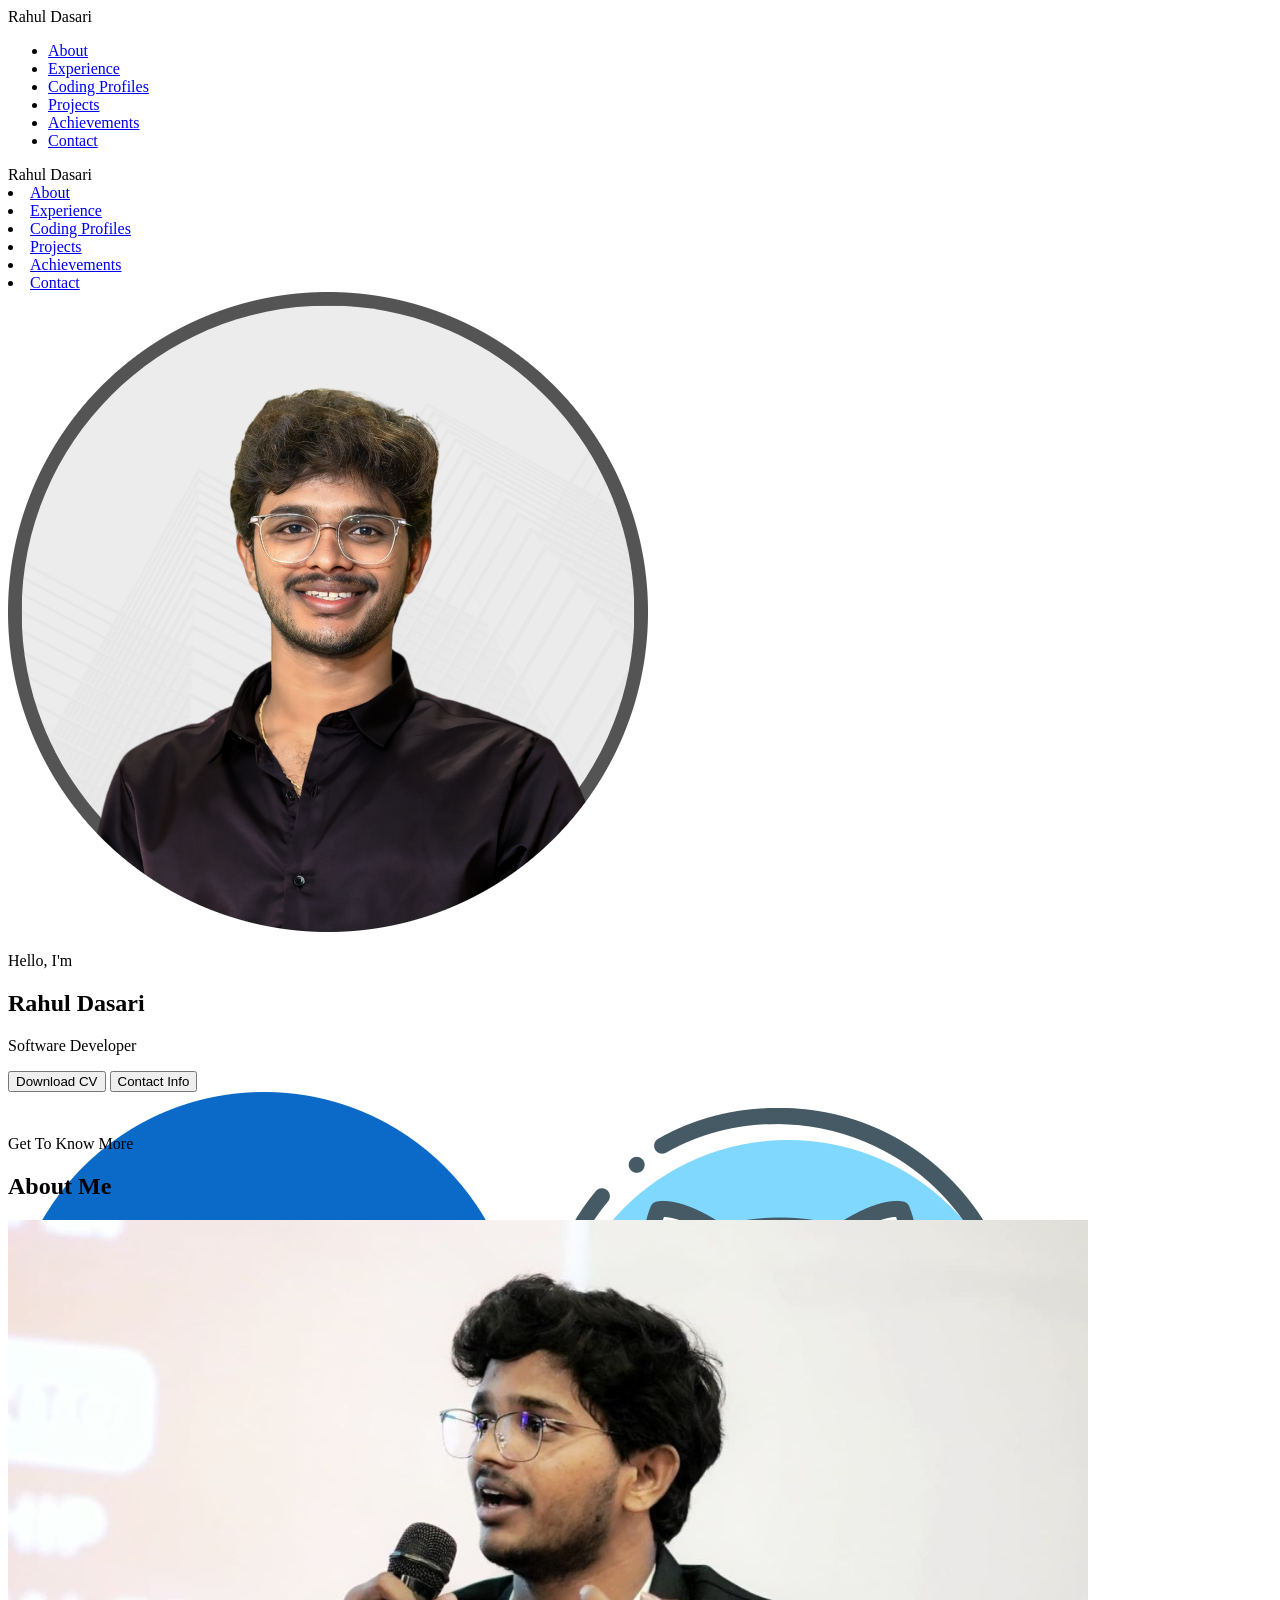
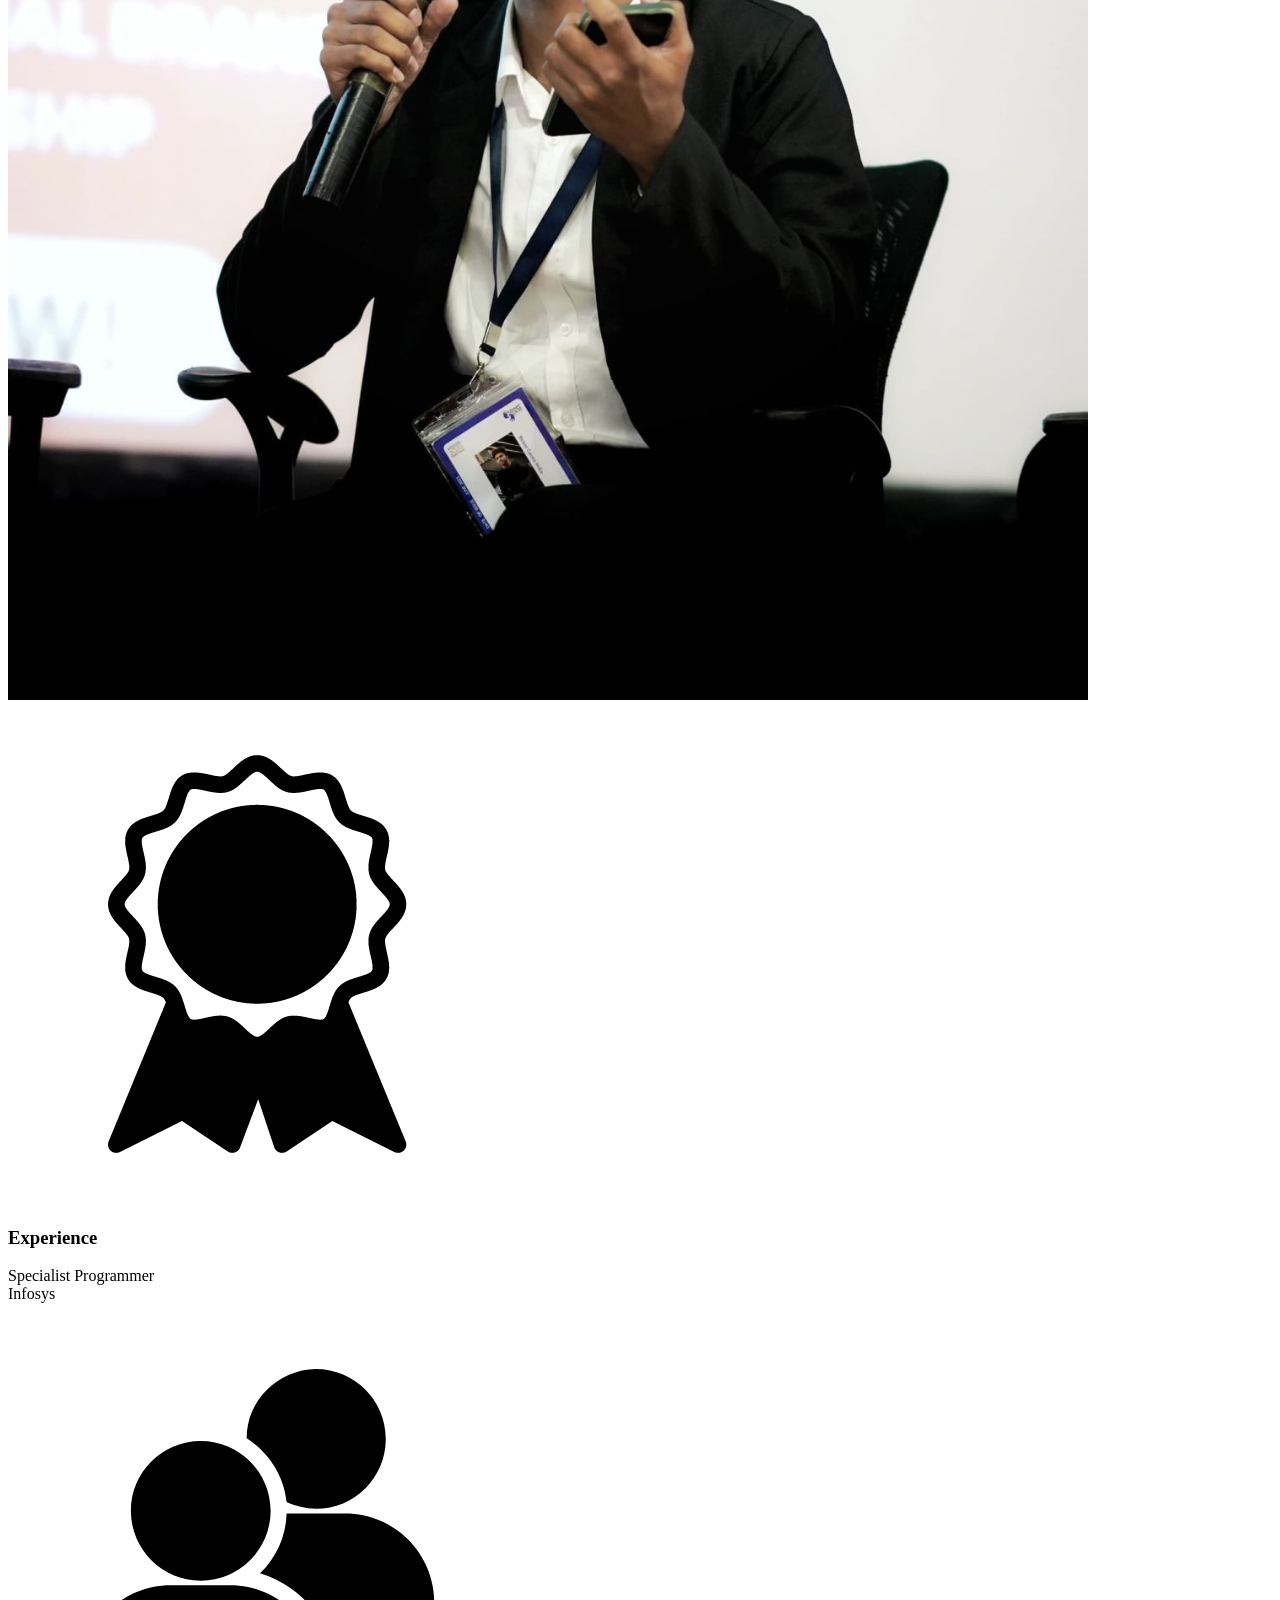
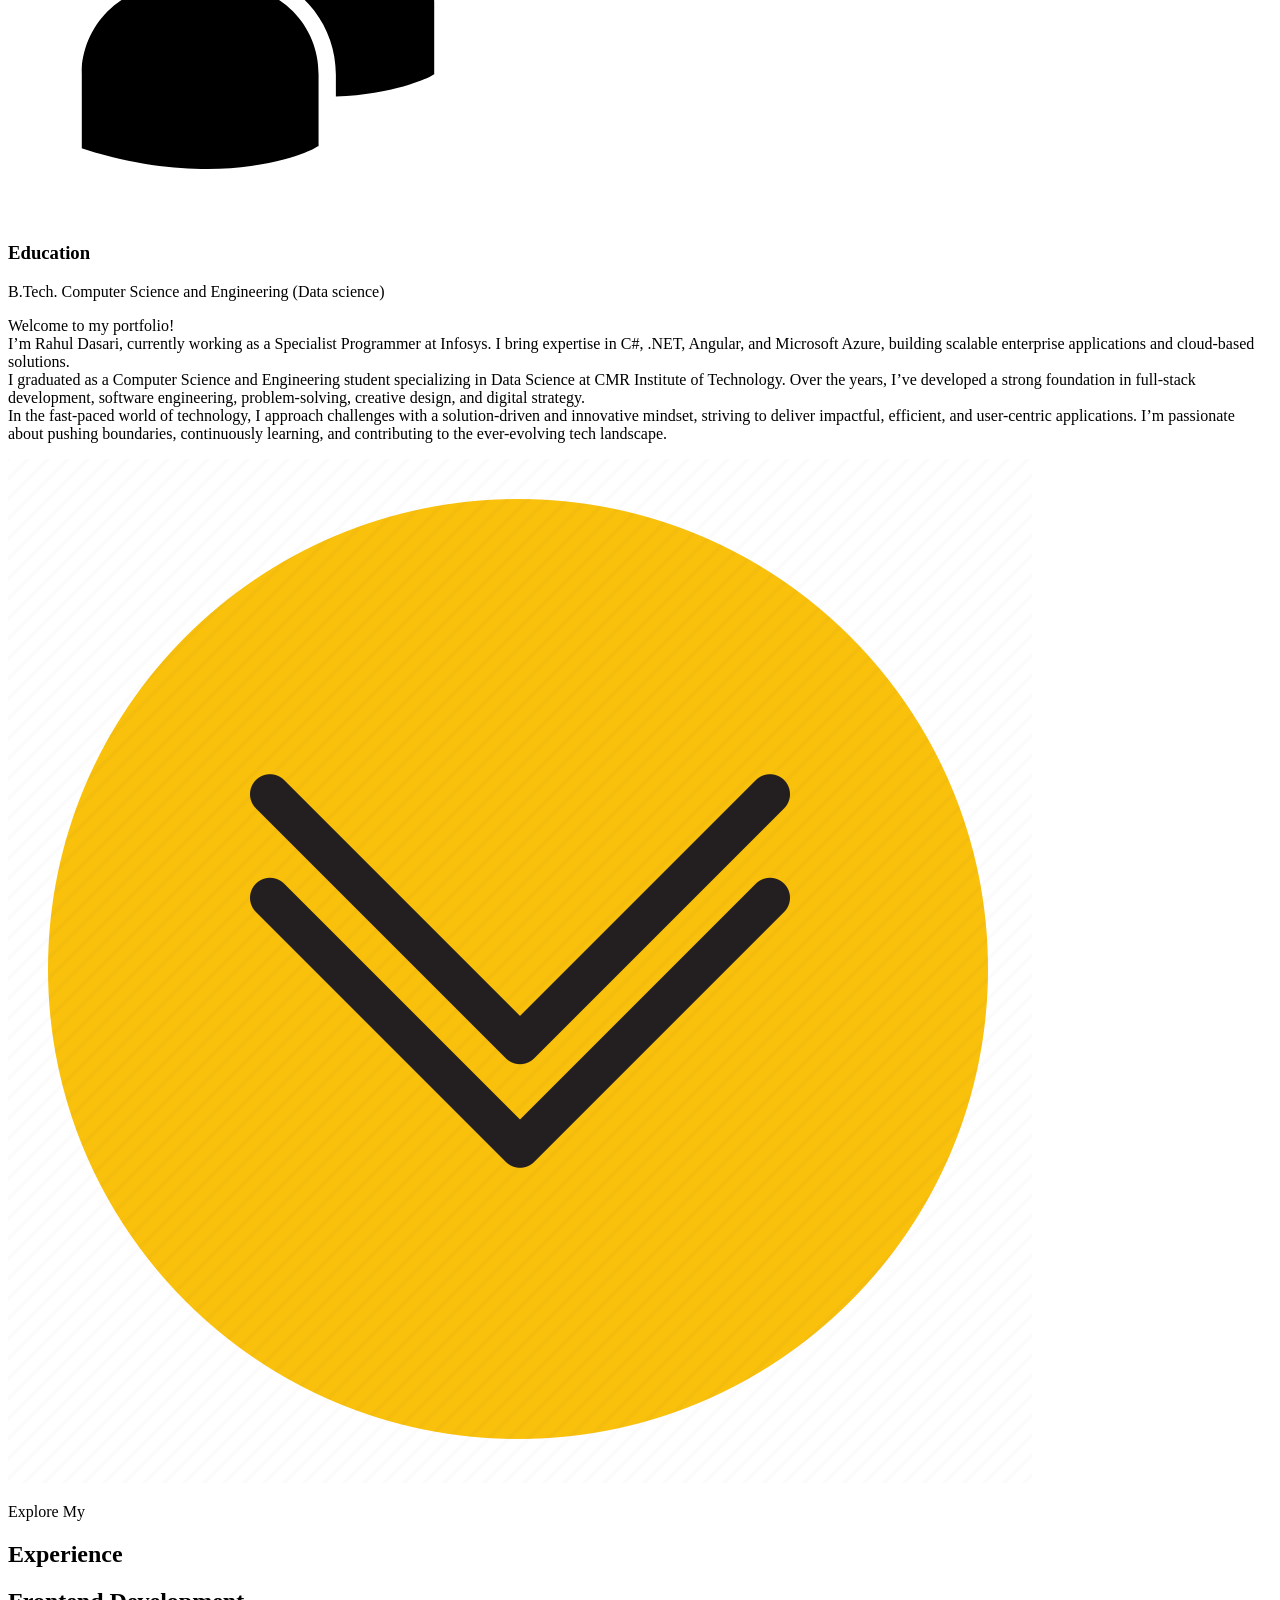
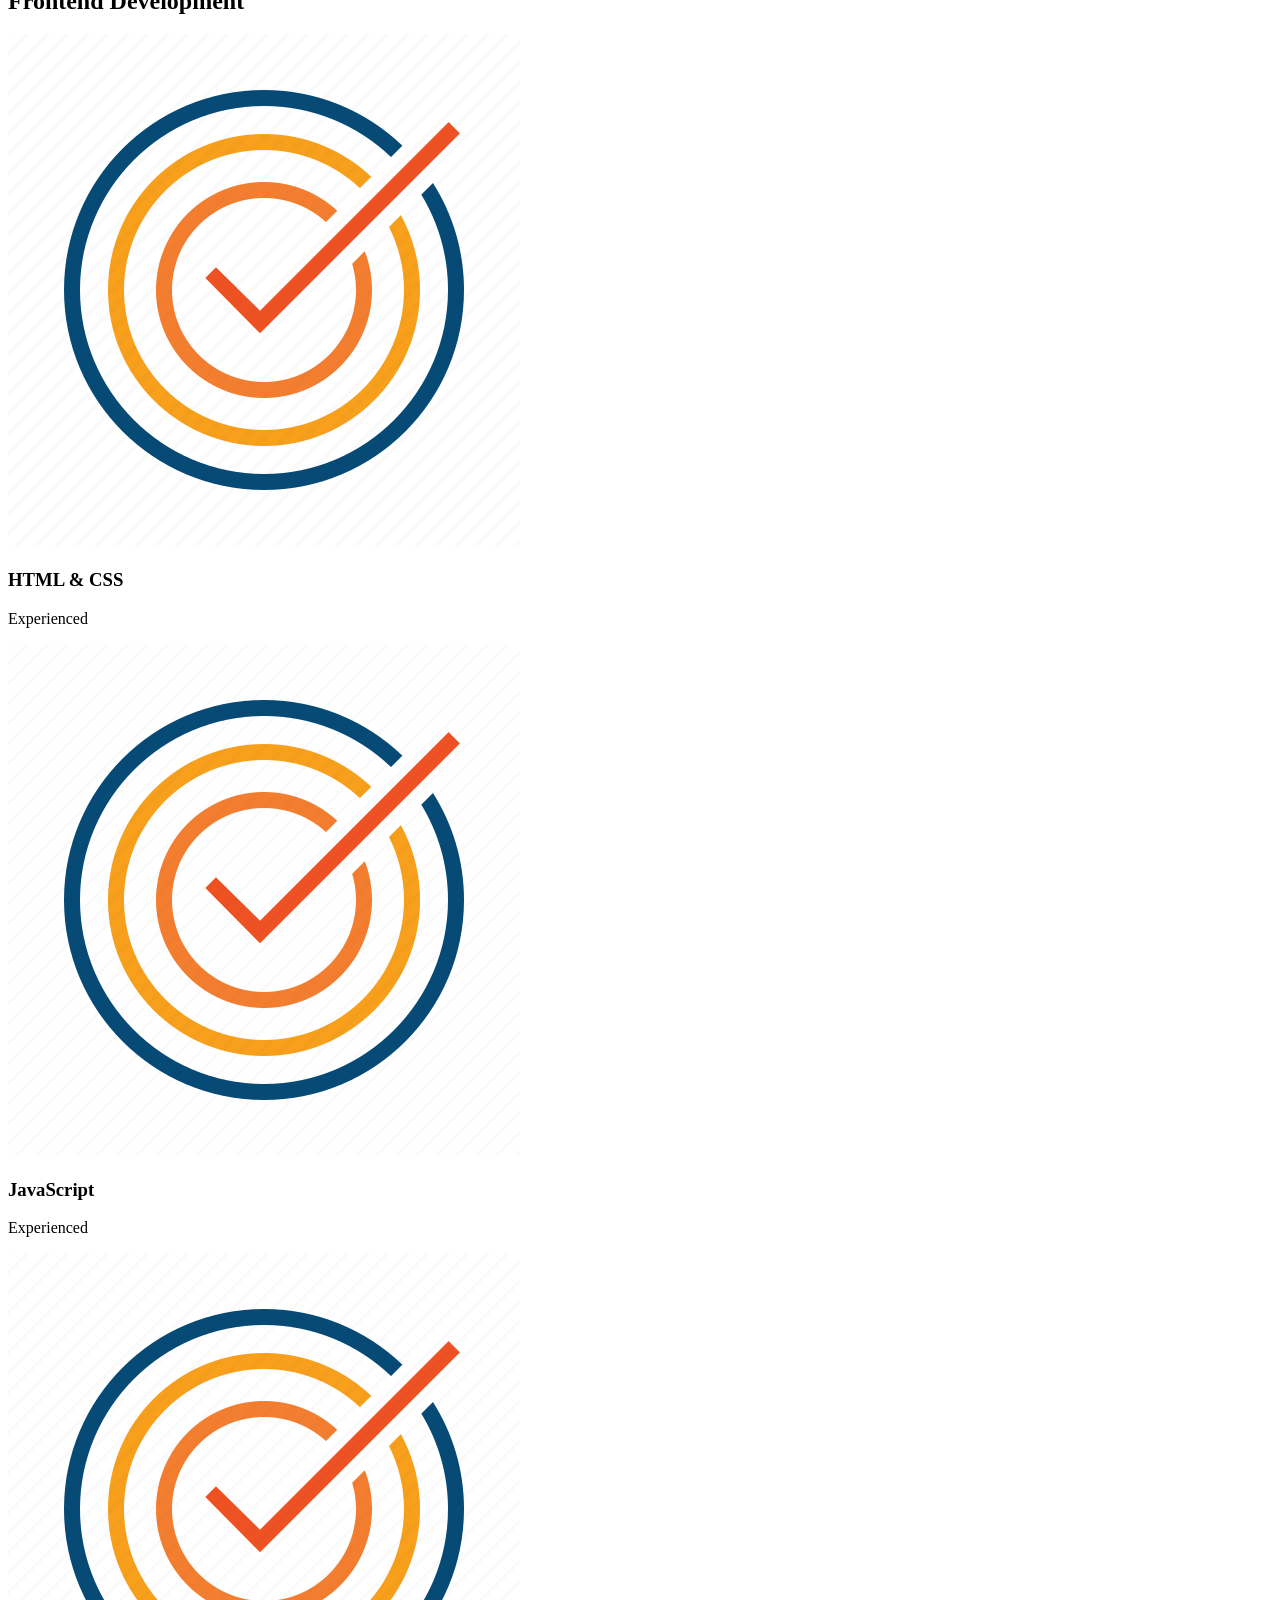
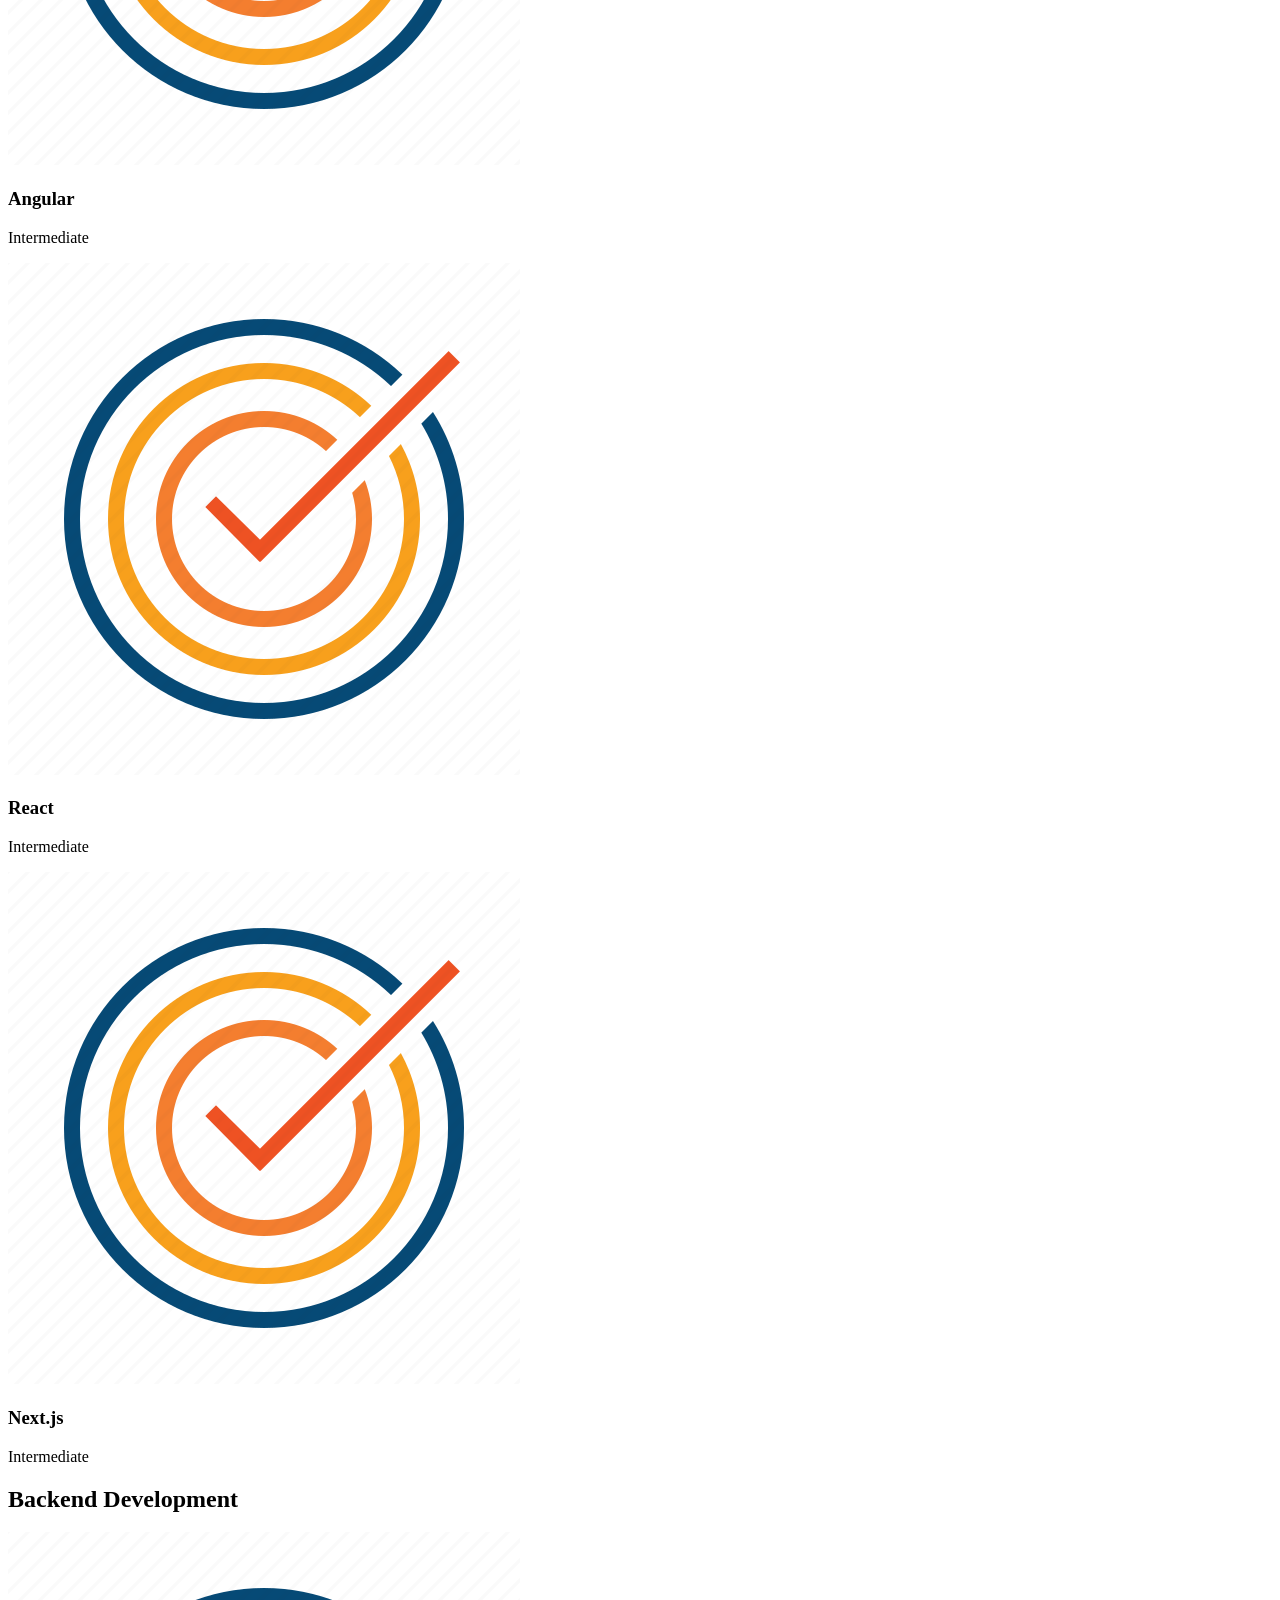
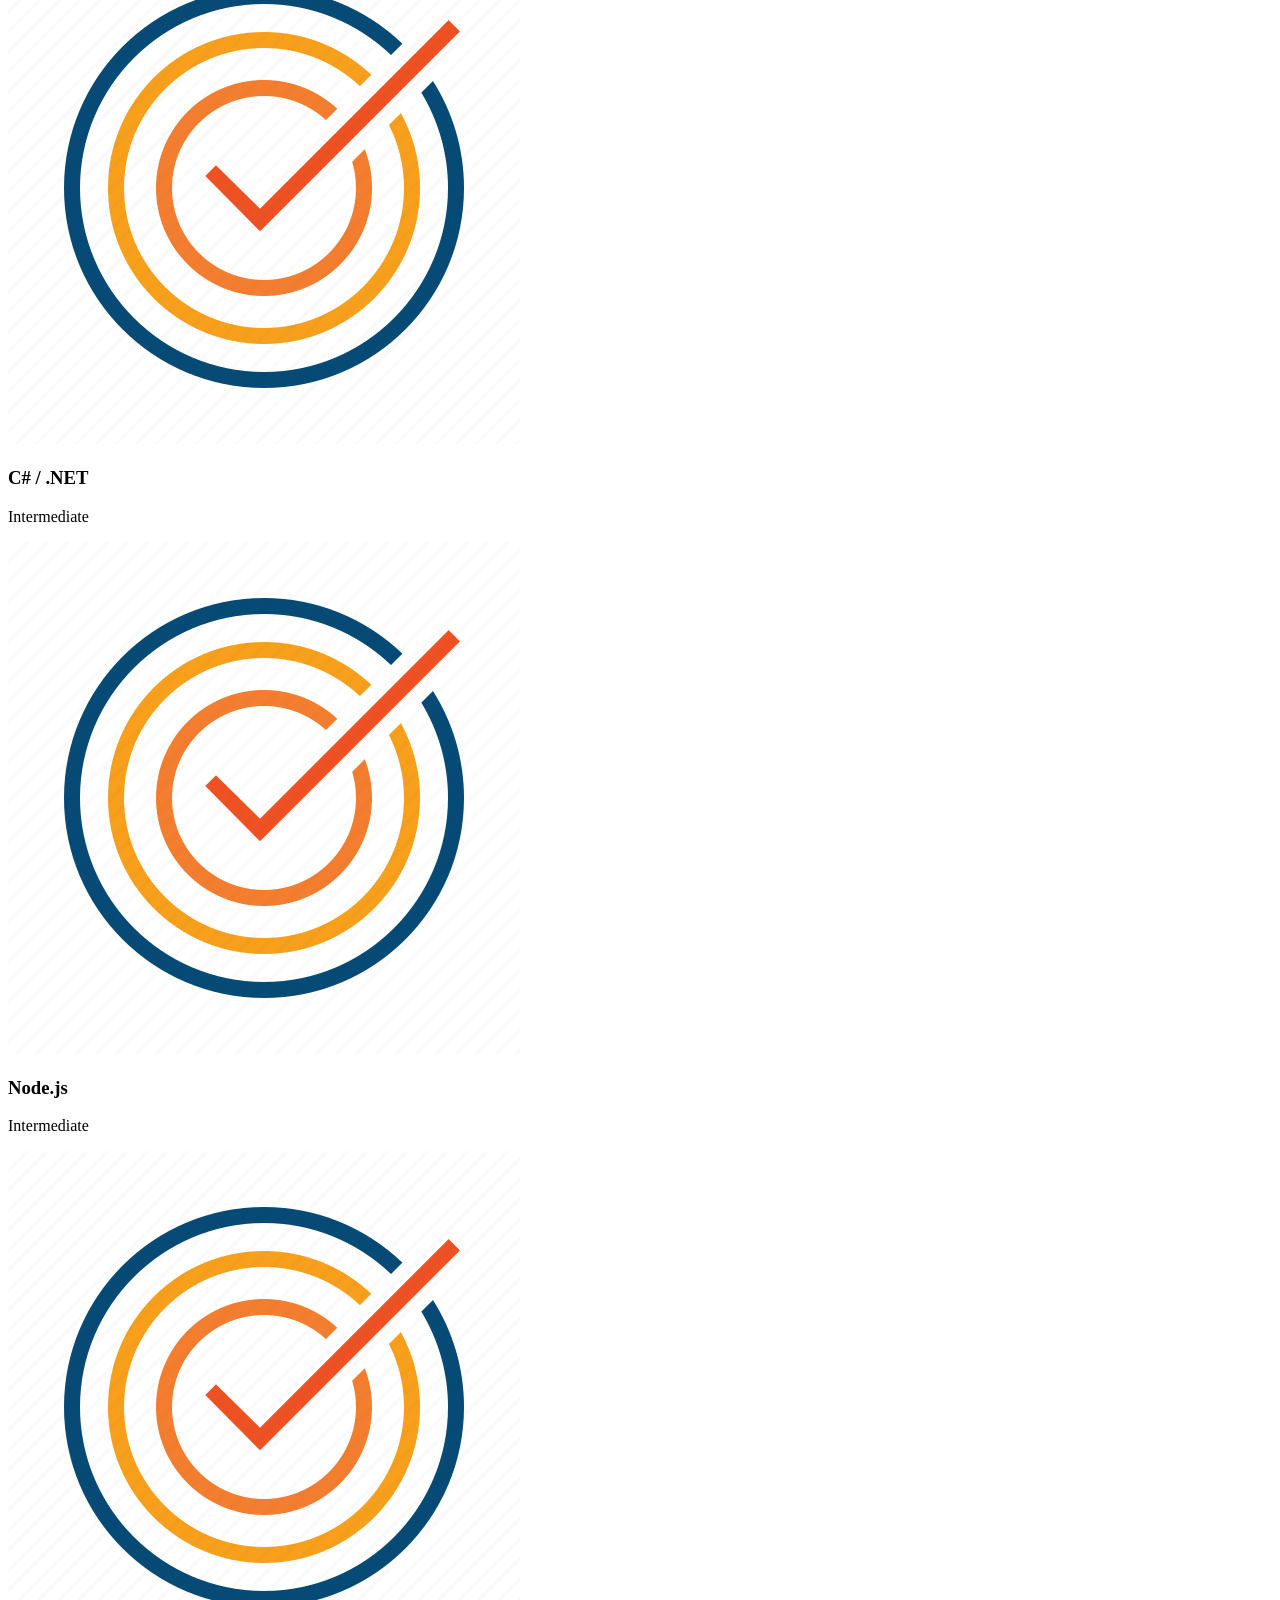
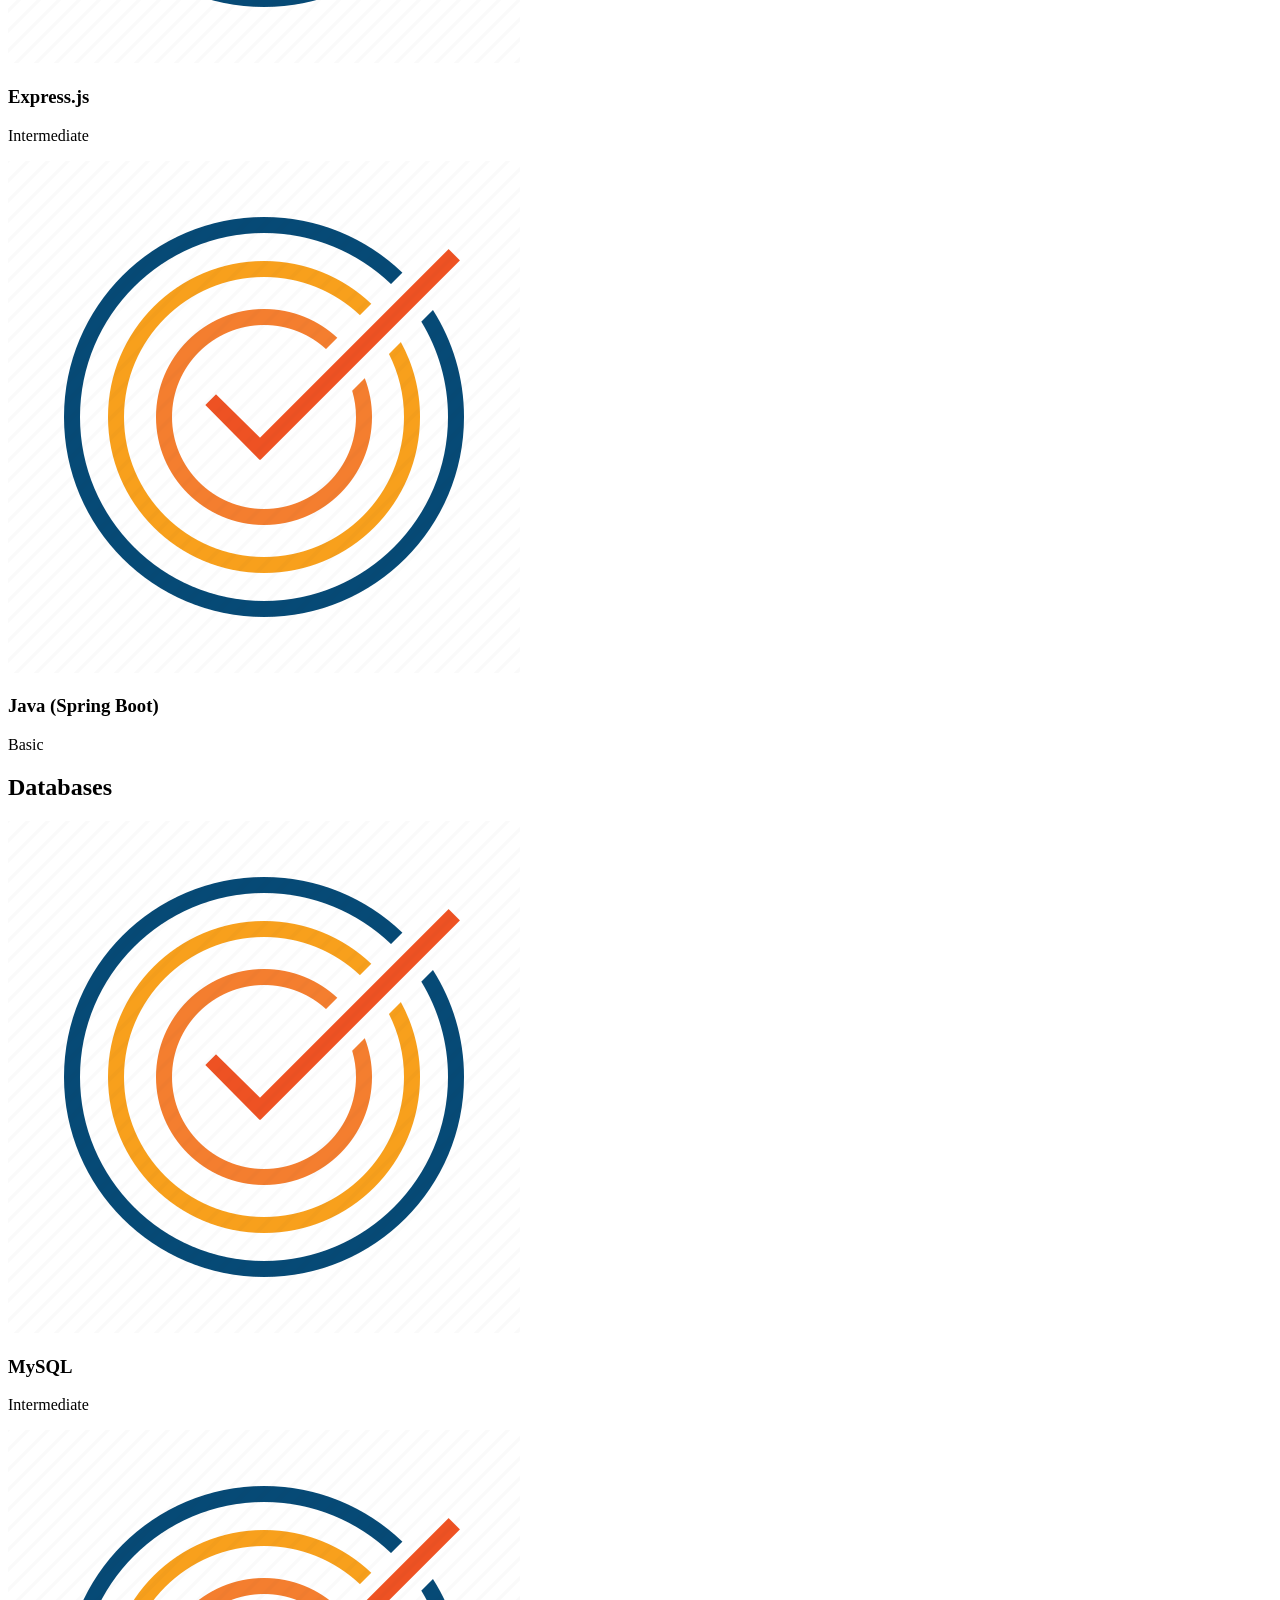
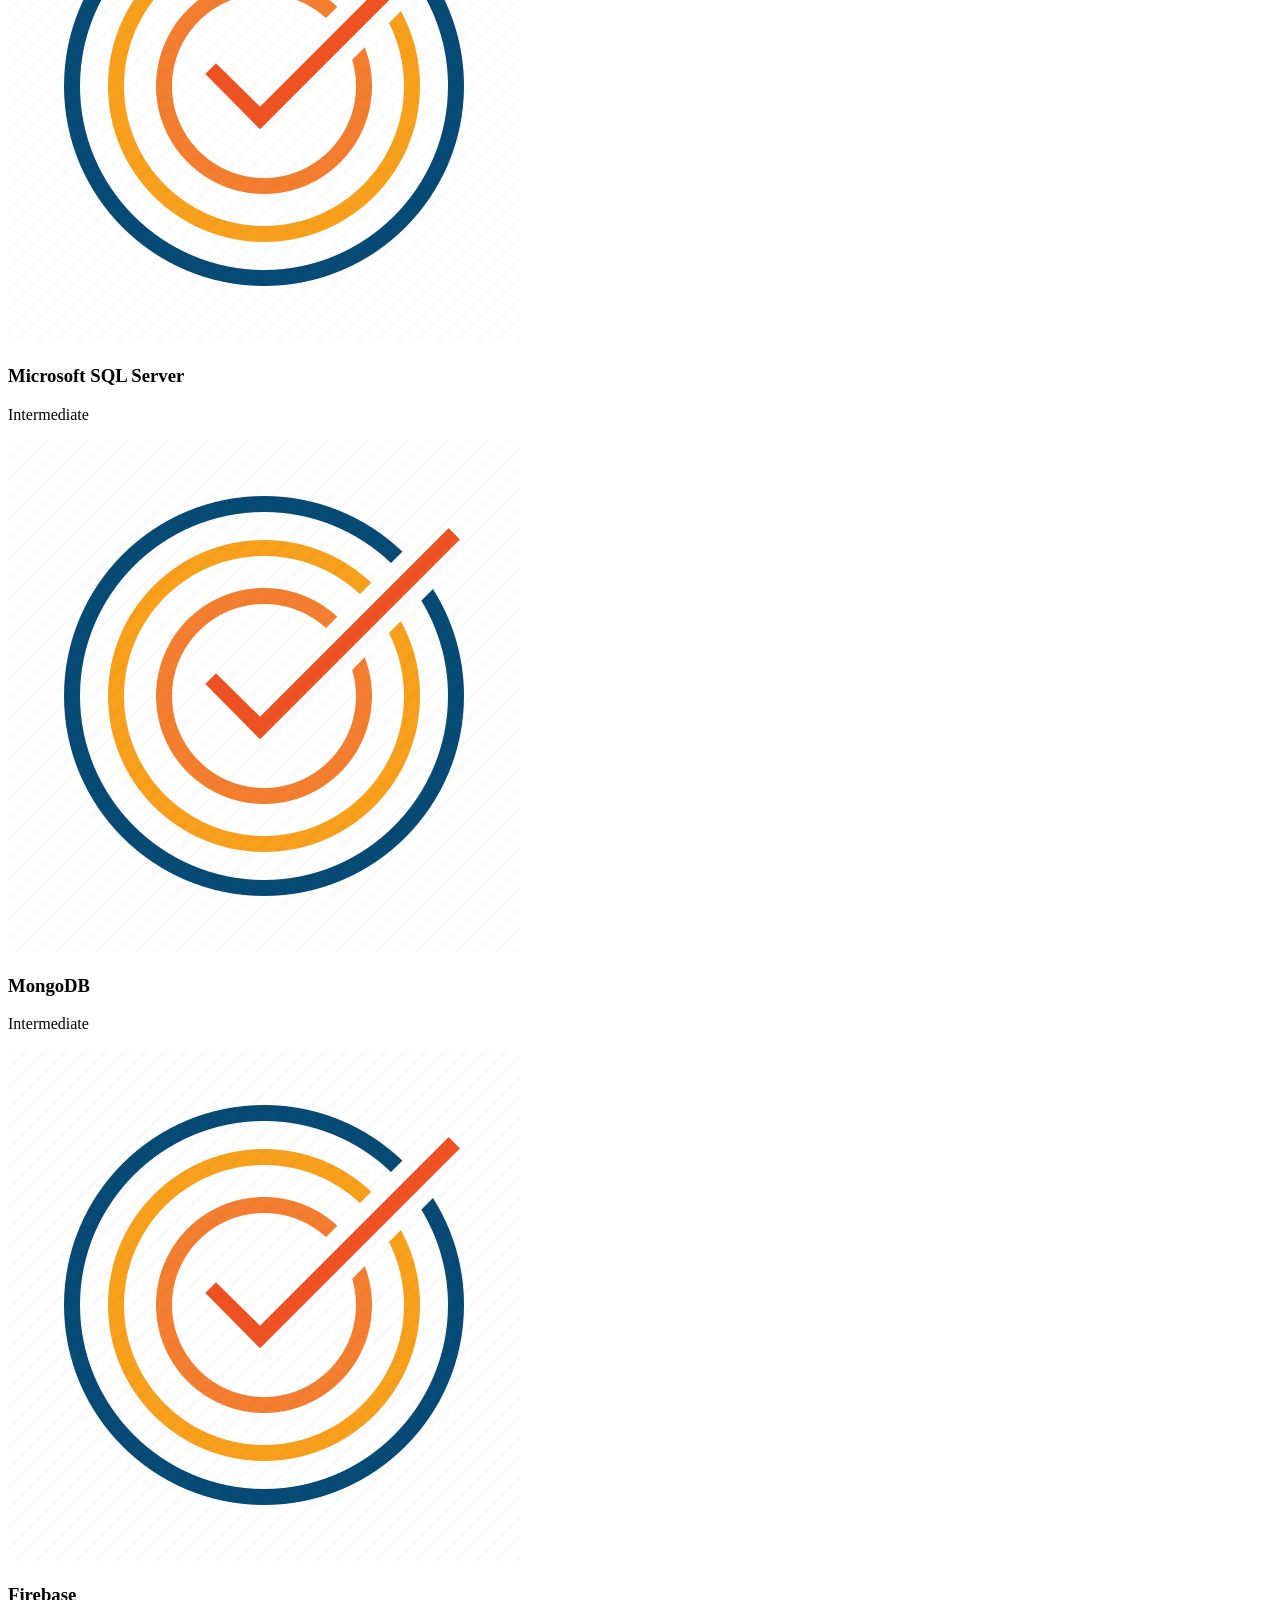
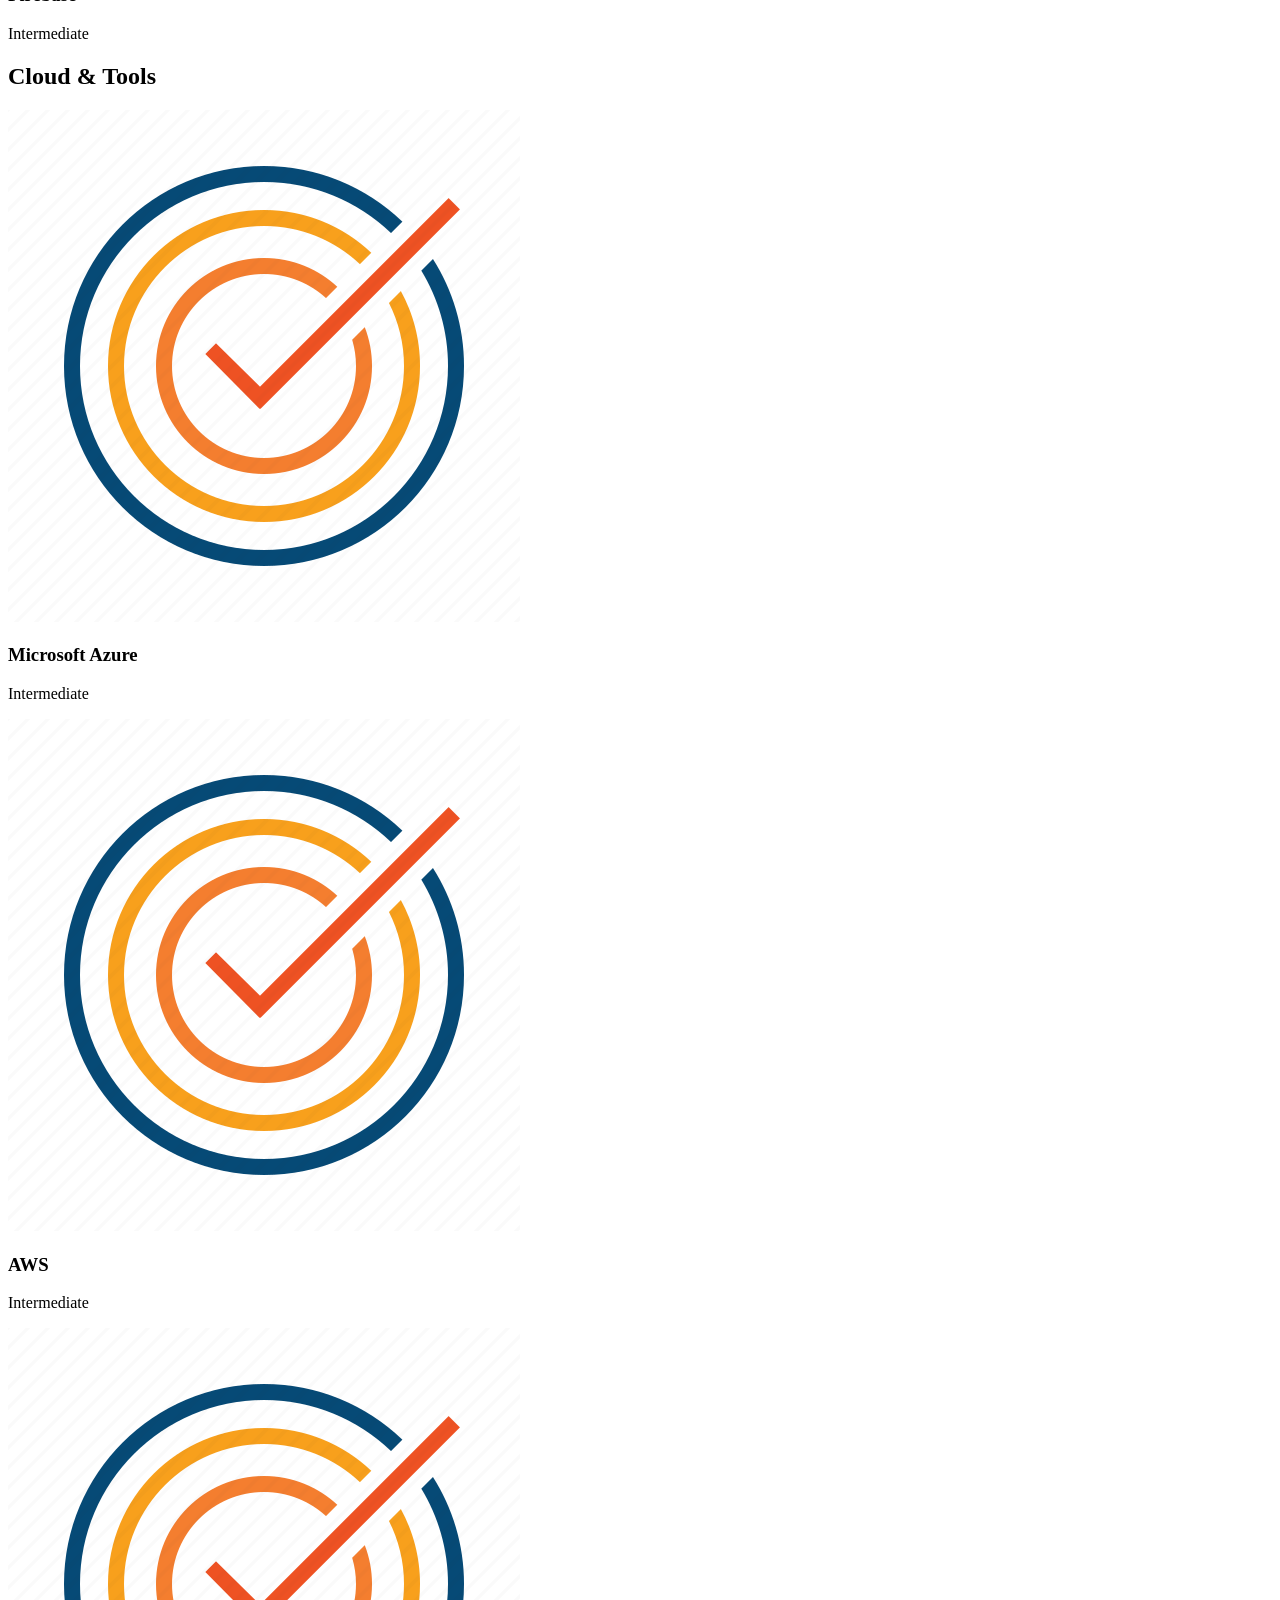
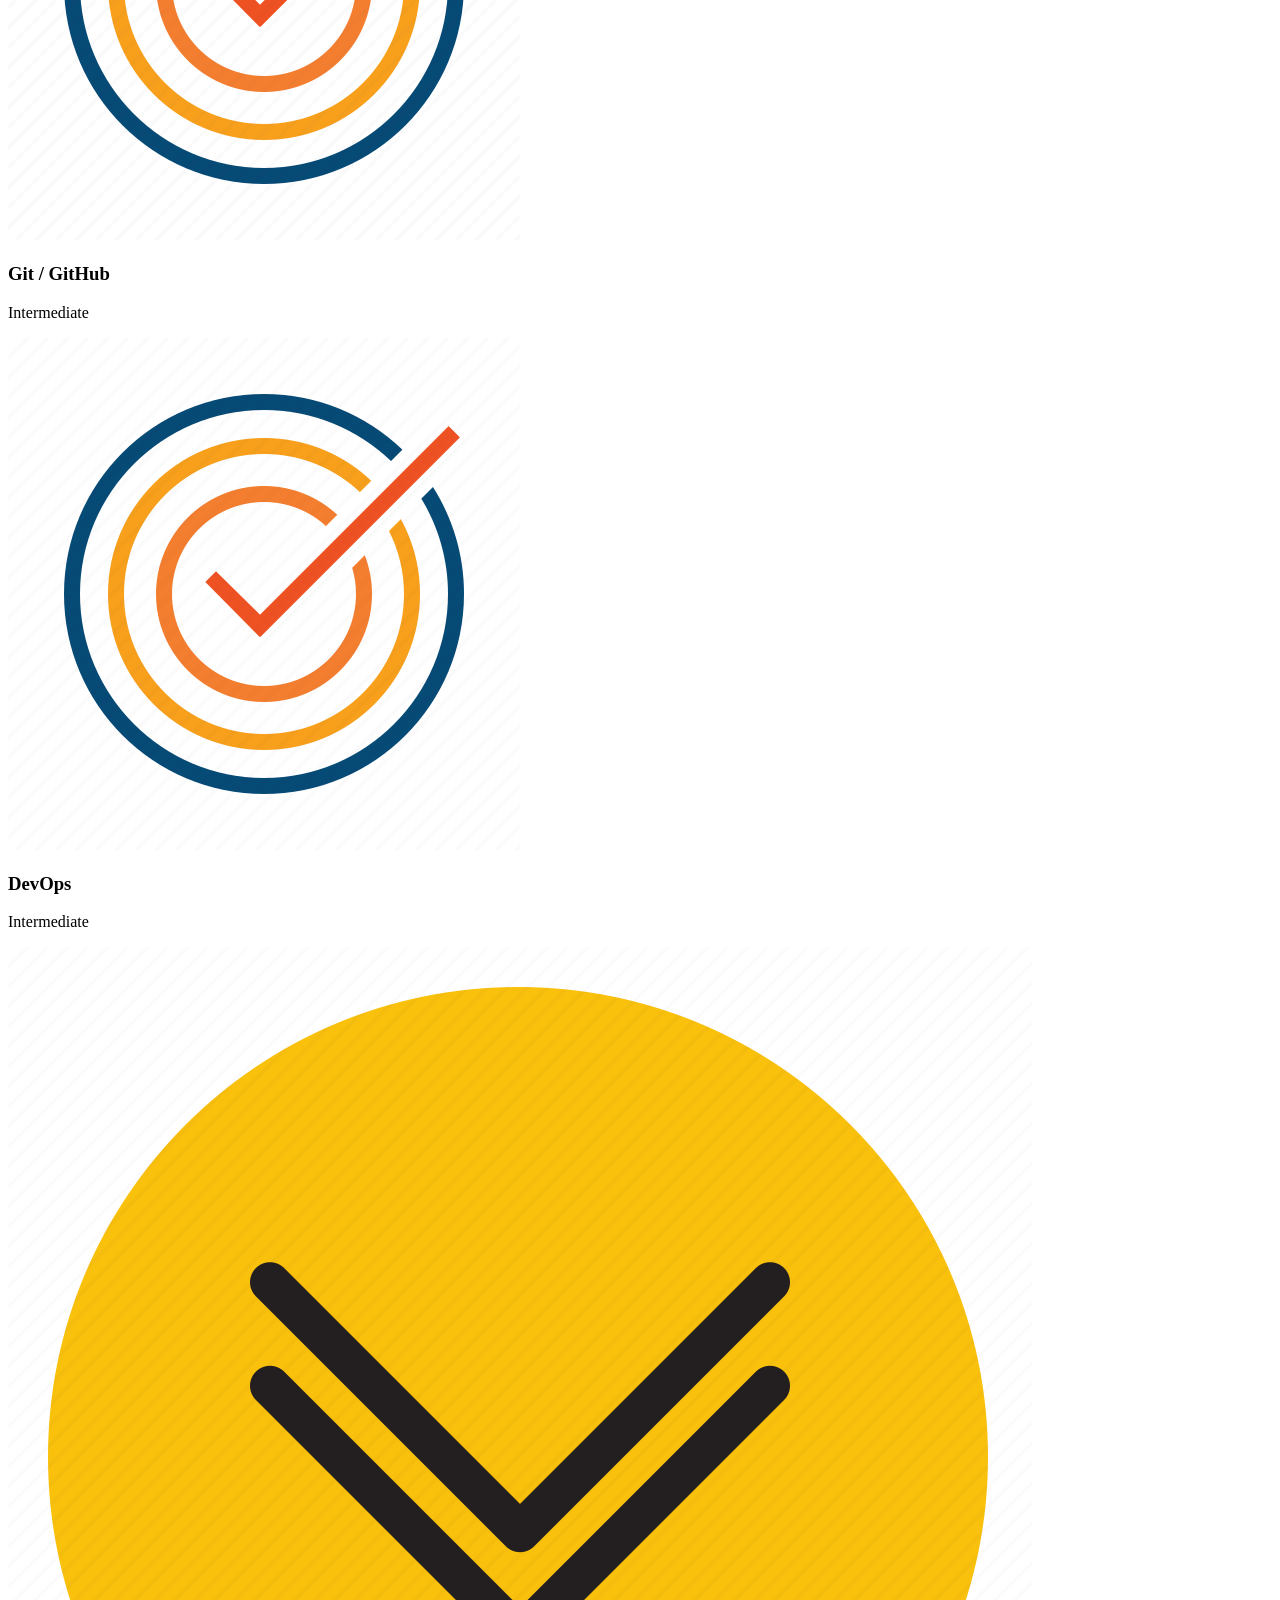
==== index.html @ 6f3a7d26 "Update version" ====
<!DOCTYPE html>
<html lang="en">
  <head>
    <meta charset="UTF-8" />
    <meta http-equiv="X-UA-Compatible" content="IE=edge" />
    <meta name="viewport" content="width=device-width, initial-scale=1.0" />
    <title>Portfolio Website</title>
    <link
      rel="shortcut icon"
      type="image/x-icon"
      href="./assets/Updated_profilephoto.png"
    />
    <link rel="stylesheet" href="style.css" />
    <link rel="stylesheet" href="mediaqueries.css" />
  </head>
  <body>
    <!-- Navigation Bar -->

    <nav id="desktop-nav">
      <div class="logo">Rahul Dasari</div>
      <div>
        <ul class="nav-links">
          <li><a href="#about">About</a></li>
          <li><a href="#experience">Experience</a></li>
          <li><a href="#codingprofiles">Coding Profiles</a></li>
          <li><a href="#projects">Projects</a></li>
          <li><a href="#achievements">Achievements</a></li>
          <li><a href="#contact">Contact</a></li>
        </ul>
      </div>
    </nav>

    <!-- Home Page -->

    <nav id="hamburger-nav">
      <div class="logo">Rahul Dasari</div>
      <div class="hamburger-menu">
        <div class="hamburger-icon" onclick="toggleMenu()">
          <span></span>
          <span></span>
          <span></span>
        </div>
        <div class="menu-links">
          <li><a href="#about" onclick="toggleMenu()">About</a></li>
          <li><a href="#experience" onclick="toggleMenu()">Experience</a></li>
          <li>
            <a href="#codingprofiles" onclick="toggleMenu()">Coding Profiles</a>
          </li>
          <li><a href="#projects" onclick="toggleMenu()">Projects</a></li>
          <li>
            <a href="#achievements" onclick="toggleMenu()">Achievements</a>
          </li>
          <li><a href="#contact" onclick="toggleMenu()">Contact</a></li>
        </div>
      </div>
    </nav>
    <section id="profile">
      <div class="section__pic-container">
        <img
          src="./assets/website of Rahul Dasari Minimalist Profile Picture-modified.png"
          alt="John Doe profile picture"
        />
      </div>
      <div class="section__text">
        <p class="section__text__p1">Hello, I'm</p>
        <h1 class="title">Rahul Dasari</h1>
        <p class="section__text__p2">Software Developer</p>
        <div class="btn-container">
          <button
            class="btn btn-color-2"
            onclick="window.open('./assets/RahulDasari-Resume.pdf')"
          >
            Download CV
          </button>
          <button class="btn btn-color-1" onclick="location.href='./#contact'">
            Contact Info
          </button>
        </div>
        <div id="socials-container">
          <img
            src="./assets/linkedin.png"
            alt="My LinkedIn profile"
            class="icon"
            onclick="location.href='https://www.linkedin.com/in/rahul-dasari-drp/'"
          />
          <img
            src="./assets/logo.png"
            alt="My Github profile"
            class="icon"
            onclick="location.href='https://github.com/RahulDasari1'"
          />
        </div>
      </div>
    </section>

    <!-- About Page -->

    <section id="about">
      <p class="section__text__p1">Get To Know More</p>
      <h1 class="title">About Me</h1>
      <div class="section-container">
        <div class="section__pic-container">
          <img
            src="./assets/Rahul_Dasari_Photo.png"
            alt="Profile picture"
            class="about-pic"
          />
        </div>
        <div class="about-details-container">
          <div class="about-containers">
            <div class="details-container">
              <img
                src="./assets/experience.png"
                alt="Experience icon"
                class="icon"
              />
              <h3>Experience</h3>
              <p>Specialist Programmer <br />Infosys</p>
            </div>
            <div class="details-container">
              <img
                src="./assets/education.png"
                alt="Education icon"
                class="icon"
              />
              <h3>Education</h3>
              <p>B.Tech. Computer Science and Engineering (Data science)</p>
            </div>
          </div>
          <div class="text-container">
            <p>
              Welcome to my portfolio!
              <br />I’m Rahul Dasari, currently working as a Specialist
              Programmer at Infosys. I bring expertise in C#, .NET, Angular, and
              Microsoft Azure, building scalable enterprise applications and
              cloud-based solutions. <br />I graduated as a Computer Science and
              Engineering student specializing in Data Science at CMR Institute
              of Technology. Over the years, I’ve developed a strong foundation
              in full-stack development, software engineering, problem-solving,
              creative design, and digital strategy. <br />In the fast-paced
              world of technology, I approach challenges with a solution-driven
              and innovative mindset, striving to deliver impactful, efficient,
              and user-centric applications. I’m passionate about pushing
              boundaries, continuously learning, and contributing to the
              ever-evolving tech landscape.
            </p>
          </div>
        </div>
      </div>
      <img
        src="./assets/arrow.png"
        alt="Arrow icon"
        class="icon arrow"
        onclick="location.href='./#experience'"
      />
    </section>

    <!-- Experience Page  -->

    <section id="experience">
      <p class="section__text__p1">Explore My</p>
      <h1 class="title">Experience</h1>
      <div class="experience-details-container">
        <div class="about-containers">
          <!-- Frontend Development -->
          <div class="details-container">
            <h2 class="experience-sub-title">Frontend Development</h2>
            <div class="article-container">
              <article>
                <img
                  src="./assets/checkmark.png"
                  alt="Experience icon"
                  class="icon"
                />
                <div>
                  <h3>HTML & CSS</h3>
                  <p>Experienced</p>
                </div>
              </article>
              <article>
                <img
                  src="./assets/checkmark.png"
                  alt="Experience icon"
                  class="icon"
                />
                <div>
                  <h3>JavaScript</h3>
                  <p>Experienced</p>
                </div>
              </article>
              <article>
                <img
                  src="./assets/checkmark.png"
                  alt="Experience icon"
                  class="icon"
                />
                <div>
                  <h3>Angular</h3>
                  <p>Intermediate</p>
                </div>
              </article>
              <article>
                <img
                  src="./assets/checkmark.png"
                  alt="Experience icon"
                  class="icon"
                />
                <div>
                  <h3>React</h3>
                  <p>Intermediate</p>
                </div>
              </article>
              <article>
                <img
                  src="./assets/checkmark.png"
                  alt="Experience icon"
                  class="icon"
                />
                <div>
                  <h3>Next.js</h3>
                  <p>Intermediate</p>
                </div>
              </article>
            </div>
          </div>

          <!-- Backend Development -->
          <div class="details-container">
            <h2 class="experience-sub-title">Backend Development</h2>
            <div class="article-container">
              <article>
                <img
                  src="./assets/checkmark.png"
                  alt="Experience icon"
                  class="icon"
                />
                <div>
                  <h3>C# / .NET</h3>
                  <p>Intermediate</p>
                </div>
              </article>
              <article>
                <img
                  src="./assets/checkmark.png"
                  alt="Experience icon"
                  class="icon"
                />
                <div>
                  <h3>Node.js</h3>
                  <p>Intermediate</p>
                </div>
              </article>
              <article>
                <img
                  src="./assets/checkmark.png"
                  alt="Experience icon"
                  class="icon"
                />
                <div>
                  <h3>Express.js</h3>
                  <p>Intermediate</p>
                </div>
              </article>
              <article>
                <img
                  src="./assets/checkmark.png"
                  alt="Experience icon"
                  class="icon"
                />
                <div>
                  <h3>Java (Spring Boot)</h3>
                  <p>Basic</p>
                </div>
              </article>
            </div>
          </div>

          <!-- Databases -->
          <div class="details-container">
            <h2 class="experience-sub-title">Databases</h2>
            <div class="article-container">
              <article>
                <img
                  src="./assets/checkmark.png"
                  alt="Experience icon"
                  class="icon"
                />
                <div>
                  <h3>MySQL</h3>
                  <p>Intermediate</p>
                </div>
              </article>
              
              <article>
                <img
                  src="./assets/checkmark.png"
                  alt="Experience icon"
                  class="icon"
                />
                <div>
                  <h3>Microsoft SQL Server</h3>
                  <p>Intermediate</p>
                </div>
              </article>
              <article>
                <img
                  src="./assets/checkmark.png"
                  alt="Experience icon"
                  class="icon"
                />
                <div>
                  <h3>MongoDB</h3>
                  <p>Intermediate</p>
                </div>
              </article>
              <article>
                <img
                  src="./assets/checkmark.png"
                  alt="Experience icon"
                  class="icon"
                />
                <div>
                  <h3>Firebase</h3>
                  <p>Intermediate</p>
                </div>
              </article>
            </div>
          </div>

          <!-- Cloud & Tools -->
          <div class="details-container">
            <h2 class="experience-sub-title">Cloud & Tools</h2>
            <div class="article-container">
              <article>
                <img
                  src="./assets/checkmark.png"
                  alt="Experience icon"
                  class="icon"
                />
                <div>
                  <h3>Microsoft Azure</h3>
                  <p>Intermediate</p>
                </div>
              </article>
              <article>
                <img
                  src="./assets/checkmark.png"
                  alt="Experience icon"
                  class="icon"
                />
                <div>
                  <h3>AWS</h3>
                  <p>Intermediate</p>
                </div>
              </article>
              <article>
                <img
                  src="./assets/checkmark.png"
                  alt="Experience icon"
                  class="icon"
                />
                <div>
                  <h3>Git / GitHub</h3>
                  <p>Intermediate</p>
                </div>
              </article>
              <article>
                <img
                  src="./assets/checkmark.png"
                  alt="Experience icon"
                  class="icon"
                />
                <div>
                  <h3>DevOps</h3>
                  <p>Intermediate</p>
                </div>
              </article>
            </div>
          </div>
        </div>
      </div>
      <img
        src="./assets/arrow.png"
        alt="Arrow icon"
        class="icon arrow"
        onclick="location.href='./#codingprofiles'"
      />
    </section>

    <!-- Coding profiles -->
    <section id="codingprofiles">
      <p class="section__text__p1">Check up on My</p>
      <h1 class="title">Coding Profiles</h1>
      <div class="contact-info-upper-container">
        <div class="contact-info-container">
          <img
            src="./assets/codechef-logo.jpg"
            alt="codechef icon"
            class="icon contact-icon email-icon"
          />
          <p><a href="https://www.codechef.com/users/rahuldrp">rahuldrp</a></p>
        </div>
        <div class="contact-info-container">
          <p>
            <a
              href="https://www.codechef.com/users/rahuldrp"
              style="color: #008100"
              >Highest rating - 1617+</a
            >
          </p>
          <img
            src="./assets/green-arrow.jpg"
            alt="LinkedIn icon"
            class="icon contact-icon"
          />
        </div>
      </div>
      <div class="contact-info-upper-container">
        <div class="contact-info-container">
          <img
            src="./assets/codeforces-logo.jpg"
            alt="Email icon"
            class="icon contact-icon email-icon"
          />
          <p><a href="https://codeforces.com/profile/rahuldrp">rahuldrp</a></p>
        </div>
        <div class="contact-info-container">
          <p>
            <a
              href="https://codeforces.com/profile/rahuldrp"
              style="color: #008100"
              >Highest rating - 877+</a
            >
          </p>
          <img
            src="./assets/green-arrow.jpg"
            alt="LinkedIn icon"
            class="icon contact-icon"
          />
        </div>
      </div>
      <div class="contact-info-upper-container">
        <div class="contact-info-container">
          <img
            src="./assets/leetcode-logo.png"
            alt="Email icon"
            class="icon contact-icon email-icon"
          />
          <p><a href="https://leetcode.com/rahuldrp/">rahuldrp</a></p>
        </div>
        <div class="contact-info-container">
          <p>
            <a href="https://leetcode.com/rahuldrp/" style="color: #008100"
              >Highest rating - 1500+</a
            >
          </p>
          <img
            src="./assets/green-arrow.jpg"
            alt="LinkedIn icon"
            class="icon contact-icon"
          />
        </div>
      </div>
      <div class="contact-info-upper-container">
        <div class="contact-info-container">
          <img
            src="./assets/gfg-logo.jpg"
            alt="Email icon"
            class="icon contact-icon email-icon"
          />
          <p>
            <a href="https://auth.geeksforgeeks.org/user/rahuldrp/">rahuldrp</a>
          </p>
        </div>
        <div class="contact-info-container">
          <img
            src="./assets/hackerrank-logo.jpg"
            alt="Email icon"
            class="icon contact-icon email-icon"
          />
          <p>
            <a href="https://www.hackerrank.com/profile/rahuldrp">rahuldrp</a>
          </p>
        </div>
      </div>
      <img
        src="./assets/arrow.png"
        alt="Arrow icon"
        class="icon arrow"
        onclick="location.href='./#projects'"
      />
    </section>

    <!-- Projects Page -->

    <section id="projects">
      <p class="section__text__p1">Browse My Recent</p>
      <h1 class="title">Projects</h1>

      <!-- project-4 -->
      <div class="experience-details-container">
        <div class="about-containers">
          <div class="details-container color-container">
            <div class="article-container">
              <img
                src="./assets/project-4.png"
                alt="Project 1"
                class="project-img"
              />
            </div>
            <h2 class="experience-sub-title project-title">Loan Genius AI</h2>
            <div class="btn-container">
              <button
                class="btn btn-color-2 project-btn"
                onclick="location.href='https://github.com/RahulDasari1/Loan-Genius-AI'"
              >
                Github
              </button>
              <button
                class="btn btn-color-2 project-btn"
                onclick="location.href='https://loangeniusai.netlify.app/'"
              >
                Live Demo
              </button>
            </div>
          </div>

          <!-- project-5 -->
          <div class="details-container color-container">
            <div class="article-container">
              <img
                src="./assets/project-5.png"
                alt="Project 2"
                class="project-img"
              />
            </div>
            <h2 class="experience-sub-title project-title">
              Smart Design Score Checker
            </h2>
            <div class="btn-container">
              <button
                class="btn btn-color-2 project-btn"
                onclick="location.href='https://github.com/RahulDasari1/Smart-Design-Score-Checker'"
              >
                Github
              </button>
              <button
                class="btn btn-color-2 project-btn"
                onclick="location.href='https://designscorechecker.netlify.app/'"
              >
                Live Demo
              </button>
            </div>
          </div>

          <!-- project-6 -->
          <div class="details-container color-container">
            <div class="article-container">
              <img
                src="./assets/project-6.png"
                alt="Project 3"
                class="project-img"
              />
            </div>
            <h2 class="experience-sub-title project-title">IQLearn App</h2>
            <div class="btn-container">
              <button
                class="btn btn-color-2 project-btn"
                onclick="location.href='https://github.com/RahulDasari1/IQLearn'"
              >
                Github
              </button>
              <button
                class="btn btn-color-2 project-btn"
                onclick="location.href='https://iqlearn.netlify.app/'"
              >
                Live Demo
              </button>
            </div>
          </div>
        </div>
      </div>
      <br />
      <br />
      <div class="experience-details-container">
        <div class="about-containers">
          <div class="details-container color-container">
            <div class="article-container">
              <img
                src="./assets/project-1.png"
                alt="Project 1"
                class="project-img"
              />
            </div>
            <h2 class="experience-sub-title project-title">
              VIDE Company Website
            </h2>
            <div class="btn-container">
              <button
                class="btn btn-color-2 project-btn"
                onclick="location.href='https://github.com/RahulDasari1/Vide'"
              >
                Github
              </button>
              <button
                class="btn btn-color-2 project-btn"
                onclick="location.href='https://vide-omega.vercel.app/'"
              >
                Live Demo
              </button>
            </div>
          </div>

          <!-- project-2 -->
          <div class="details-container color-container">
            <div class="article-container">
              <img
                src="./assets/project-2.png"
                alt="Project 2"
                class="project-img"
              />
            </div>
            <h2 class="experience-sub-title project-title">
              Movie Atlas Telugu
            </h2>
            <div class="btn-container">
              <button
                class="btn btn-color-2 project-btn"
                onclick="location.href='https://github.com/RahulDasari1/Movie-Atlas-Telugu'"
              >
                Github
              </button>
              <button
                class="btn btn-color-2 project-btn"
                onclick="location.href='https://movie-atlas-telugu.vercel.app/'"
              >
                Live Demo
              </button>
            </div>
          </div>

          <!-- project-3 -->
          <div class="details-container color-container">
            <div class="article-container">
              <img
                src="./assets/project-3.png"
                alt="Project 3"
                class="project-img"
              />
            </div>
            <h2 class="experience-sub-title project-title">
              Stock Price Prediction
            </h2>
            <div class="btn-container">
              <button
                class="btn btn-color-2 project-btn"
                onclick="location.href='https://github.com/RahulDasari1/Stock_Price_Prediction_Project'"
              >
                Github
              </button>
              <button
                class="btn btn-color-2 project-btn"
                onclick="location.href='pages/project-1.html'"
              >
                Live Demo
              </button>
            </div>
          </div>
        </div>
      </div>
      <img
        src="./assets/arrow.png"
        alt="Arrow icon"
        class="icon arrow"
        onclick="location.href='./#achievement'"
      />
    </section>
    <br />
    <br />
    <!-- Achievements Page -->

    <section id="achievements">
      <p class="section__text__p1">Have a look of My</p>
      <h1 class="title">Achievements</h1>

      <!-- Achievement-1 -->
      <div class="experience-details-container">
        <div class="about-containers">
      <!-- Achievement-3 -->
          <div class="details-container color-container">
            <div class="article-container">
              <img
                src="assets/Achievements Design - Portfolio - McKinsey.png"
                alt="Project 3"
                class="project-img"
              />
            </div>
            <h2 class="experience-sub-title project-title">
              McKinsey Forward 2025 Graduate
            </h2>
            <div class="btn-container">
              <button
                class="btn btn-color-2 project-btn"
                onclick="location.href='https://www.linkedin.com/posts/rahul-dasari-drp_mckinseyforward-leadwithcourage-shapethefuture-activity-7348337380157812736-vkcn?'"
              >
                Know more
              </button>
            </div>
          </div>
        
      <!-- Achievement-3 -->
          <div class="details-container color-container">
            <div class="article-container">
              <img
                src="assets/Achievements Design - Portfolio Uipath.png"
                alt="Project 3"
                class="project-img"
              />
            </div>
            <h2 class="experience-sub-title project-title">
              Rising Star Award at Global AgentHack

            </h2>
            <div class="btn-container">
              <button
                class="btn btn-color-2 project-btn"
                onclick="location.href='https://forum.uipath.com/t/here-are-the-uipath-agenthack-2025-winners/3586396'"
              >
                Know more
              </button>
            </div>
          </div>
        
      <!-- Achievement-3 -->
          <div class="details-container color-container">
            <div class="article-container">
              <img
                src="assets/Achievements Design - Portfolio Best Outgoing.png"
                alt="Project 3"
                class="project-img"
              />
            </div>
            <h2 class="experience-sub-title project-title">
              Best Outgoing Student 2025
            </h2>
            <div class="btn-container">
              <button
                class="btn btn-color-2 project-btn"
                onclick="location.href='https://www.linkedin.com/posts/rahul-dasari-drp_graduationday-bestoutgoingstudent-cmrit-activity-7349783682750029824-rteQ?'"
              >
                Know more
              </button>
            </div>
          </div>
        </div>
      </div>

      <!-- Achievement-1 -->
      <div class="experience-details-container">
        <div class="about-containers">
          <div class="details-container color-container">
            <div class="article-container">
              <img
                src="./assets/Achievement 1.png"
                alt="Project 1"
                class="project-img"
              />
            </div>
            <h2 class="experience-sub-title project-title">
              Adobe's GenSolve Top 5% Finalist
            </h2>
            <div class="btn-container">
              <button
                class="btn btn-color-2 project-btn"
                onclick="location.href='https://www.geeksforgeeks.org/hackathon/adobe-gensolve-innovate-to-impact'"
              >
                Know more
              </button>
            </div>
          </div>

          <!-- Achievement-2 -->
          <div class="details-container color-container">
            <div class="article-container">
              <img
                src="assets/Achievement-2.png"
                alt="Project 2"
                class="project-img"
              />
            </div>
            <h2 class="experience-sub-title project-title">
              Exceptional Co-Lead & Designer
            </h2>
            <div class="btn-container">
              <button
                class="btn btn-color-2 project-btn"
                onclick="location.href='https://www.linkedin.com/feed/update/urn:li:activity:7208476320500973568/'"
              >
                Know more
              </button>
            </div>
          </div>

          <!-- Achievement-3 -->
          <div class="details-container color-container">
            <div class="article-container">
              <img
                src="assets/Achievement-3.png"
                alt="Project 3"
                class="project-img"
              />
            </div>
            <h2 class="experience-sub-title project-title">
              Best Digital Head Award
            </h2>
            <div class="btn-container">
              <button
                class="btn btn-color-2 project-btn"
                onclick="location.href='https://www.linkedin.com/feed/update/urn:li:activity:7118221663502045185/'"
              >
                Know more
              </button>
            </div>
          </div>
        </div>
      </div>
      
      <img
        src="./assets/arrow.png"
        alt="Arrow icon"
        class="icon arrow"
        onclick="location.href='./#contact'"
      />
    </section>
    <br />
    <br />

    <!-- Contact Page -->

    <section id="contact">
      <p class="section__text__p1">Get in Touch</p>
      <h1 class="title">Contact Me</h1>
      <div class="contact-info-upper-container">
        <div class="contact-info-container">
          <img
            src="./assets/email.png"
            alt="Email icon"
            class="icon contact-icon email-icon"
          />
          <p>
            <a href="mailto:dasarirahulpatel.drp@gmail.com"
              >dasarirahulpatel.drp@gmail.com</a
            >
          </p>
        </div>
        <div class="contact-info-container">
          <img
            src="./assets/linkedin.png"
            alt="LinkedIn icon"
            class="icon contact-icon"
          />
          <p>
            <a href="https://www.linkedin.com/in/rahul-dasari-drp/">LinkedIn</a>
          </p>
        </div>
      </div>
    </section>
    <footer>
      <nav>
        <div class="nav-links-container">
          <ul class="nav-links">
            <li><a href="#about">About</a></li>
            <li><a href="#experience">Experience</a></li>
            <li><a href="#codingprofiles">Coding Profiles</a></li>
            <li><a href="#projects">Projects</a></li>
            <li><a href="#achievements">Achievements</a></li>
            <li><a href="#contact">Contact</a></li>
          </ul>
        </div>
      </nav>
      <p>
        Copyright &#169; 2024
        <a href="https://designwithdrp.netlify.app/">Rahul Dasari</a>. All
        Rights Reserved.
      </p>
    </footer>
    <script src="script.js"></script>
  </body>
</html>
---- mediaqueries.css ----
@media screen and (max-width: 1400px) {
  #profile {
    height: 83vh;
    margin-bottom: 6rem;
  }
  .about-containers {
    flex-wrap: wrap;
  }
  #contact,
  #projects {
    height: fit-content;
  }
}

@media screen and (max-width: 1200px) {
  #desktop-nav {
    display: none;
  }
  #hamburger-nav {
    display: flex;
  }
  #experience,
  .experience-details-container {
    margin-top: 2rem;
  }
  #profile,
  .section-container {
    display: block;
  }
  .arrow {
    display: none;
  }
  section,
  .section-container {
    height: fit-content;
  }
  section {
    margin: 0 5%;
  }
  .section__pic-container {
    width: 275px;
    height: 275px;
    margin: 0 auto 2rem;
  }
  .about-containers {
    margin-top: 0;
  }
}

@media screen and (max-width: 600px) {
  #contact,
  footer {
    height: 40vh;
  }
  #profile {
    height: 83vh;
    margin-bottom: 0;
  }
  article {
    font-size: 1rem;
  }
  footer nav {
    height: fit-content;
    margin-bottom: 2rem;
  }
  .about-containers,
  .contact-info-upper-container,
  .btn-container {
    flex-wrap: wrap;
  }
  .contact-info-container {
    margin: 0;
  }
  .contact-info-container p,
  .nav-links li a {
    font-size: 1rem;
  }
  .experience-sub-title {
    font-size: 1.25rem;
  }
  .logo {
    font-size: 1.5rem;
  }
  .nav-links {
    flex-direction: column;
    gap: 0.5rem;
    text-align: center;
  }
  .section__pic-container {
    width: auto;
    height: 46vw;
    justify-content: center;
  }
  .section__text__p2 {
    font-size: 1.25rem;
  }
  .title {
    font-size: 2rem;
  }
  .text-container {
    text-align: justify;
  }
}
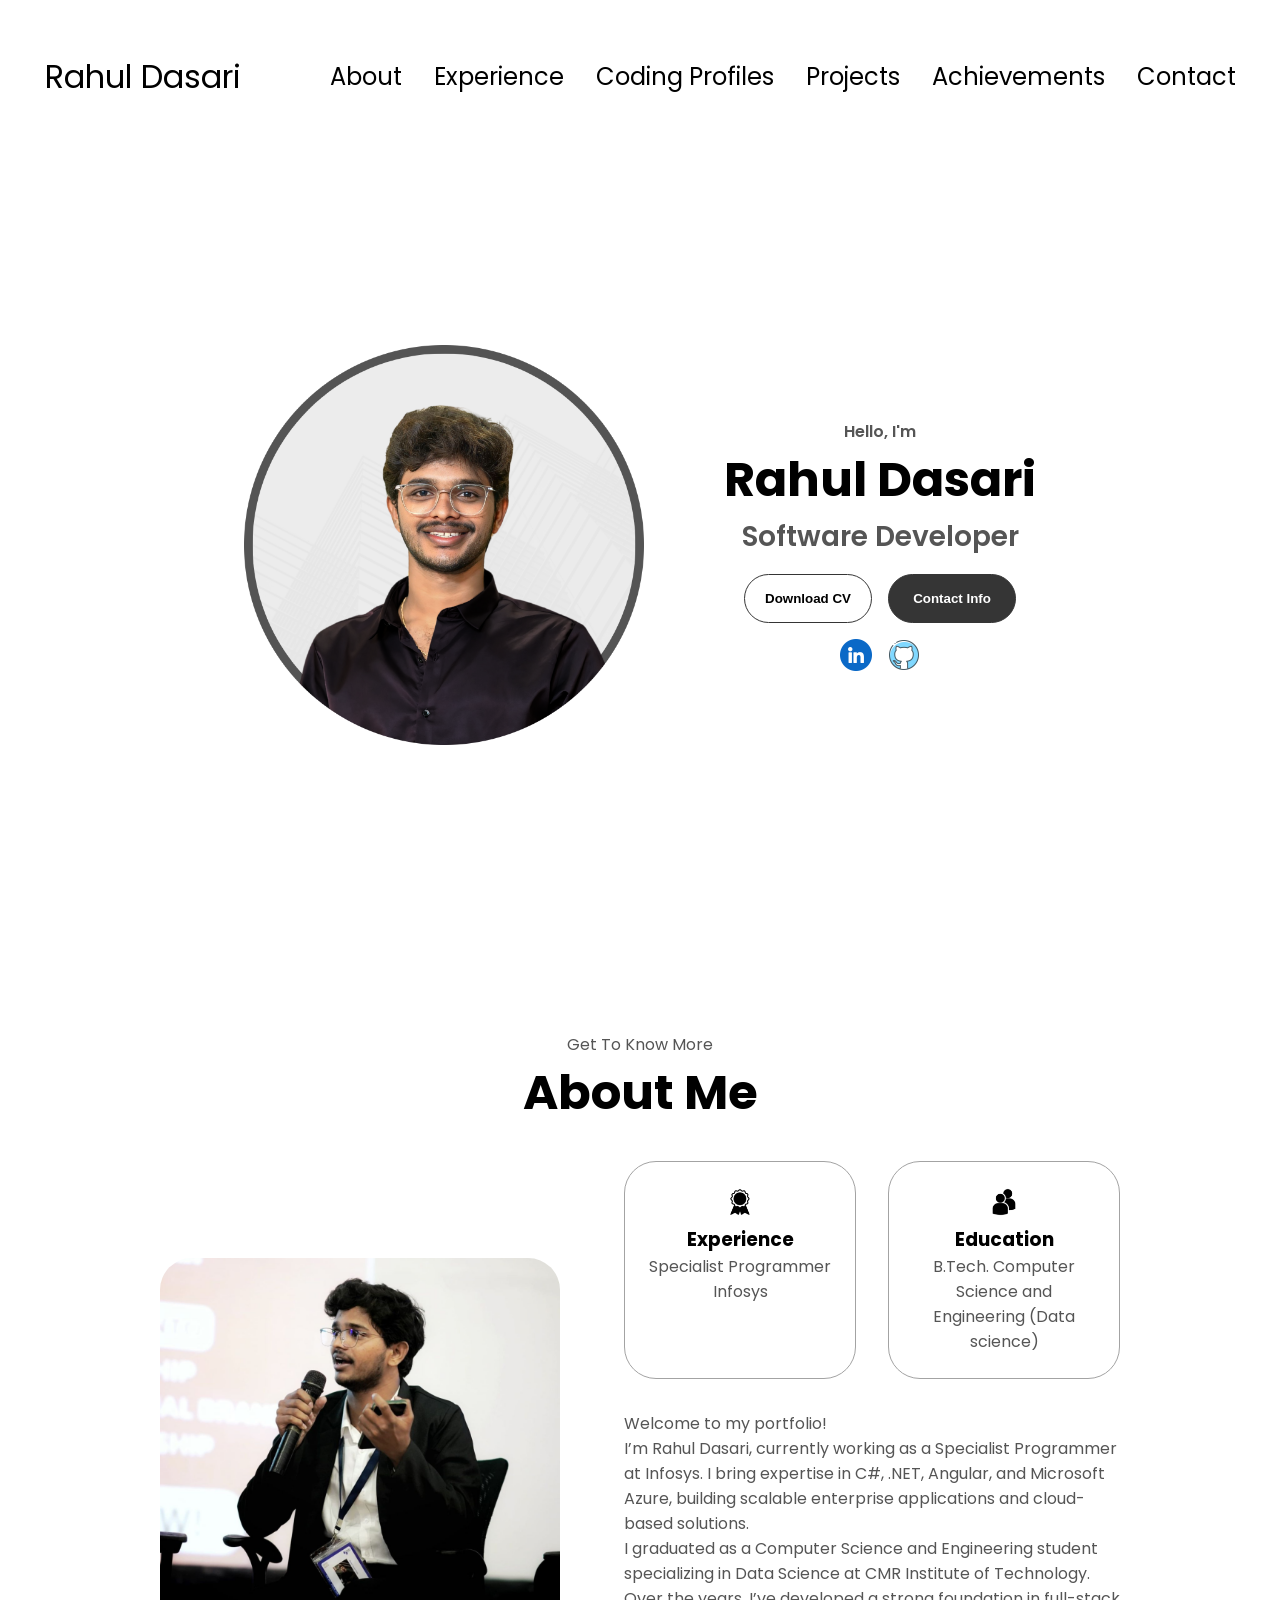
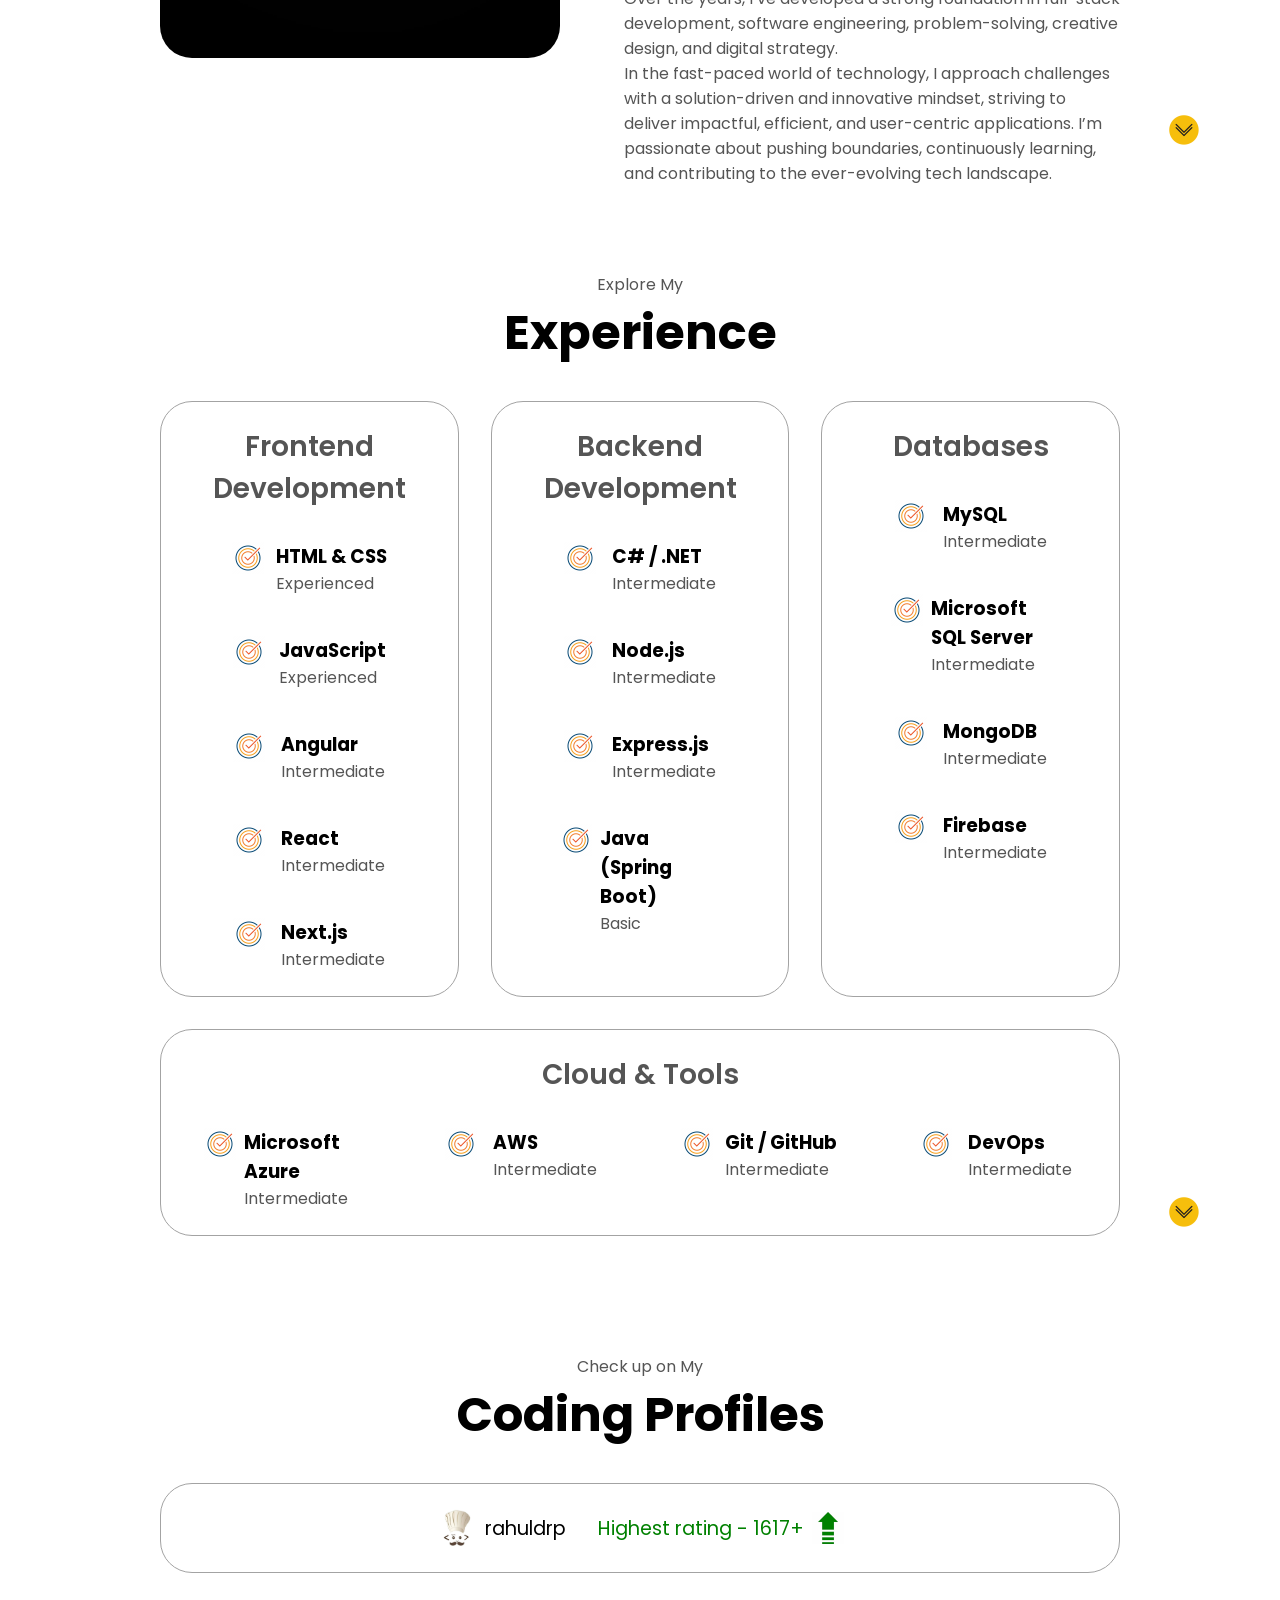
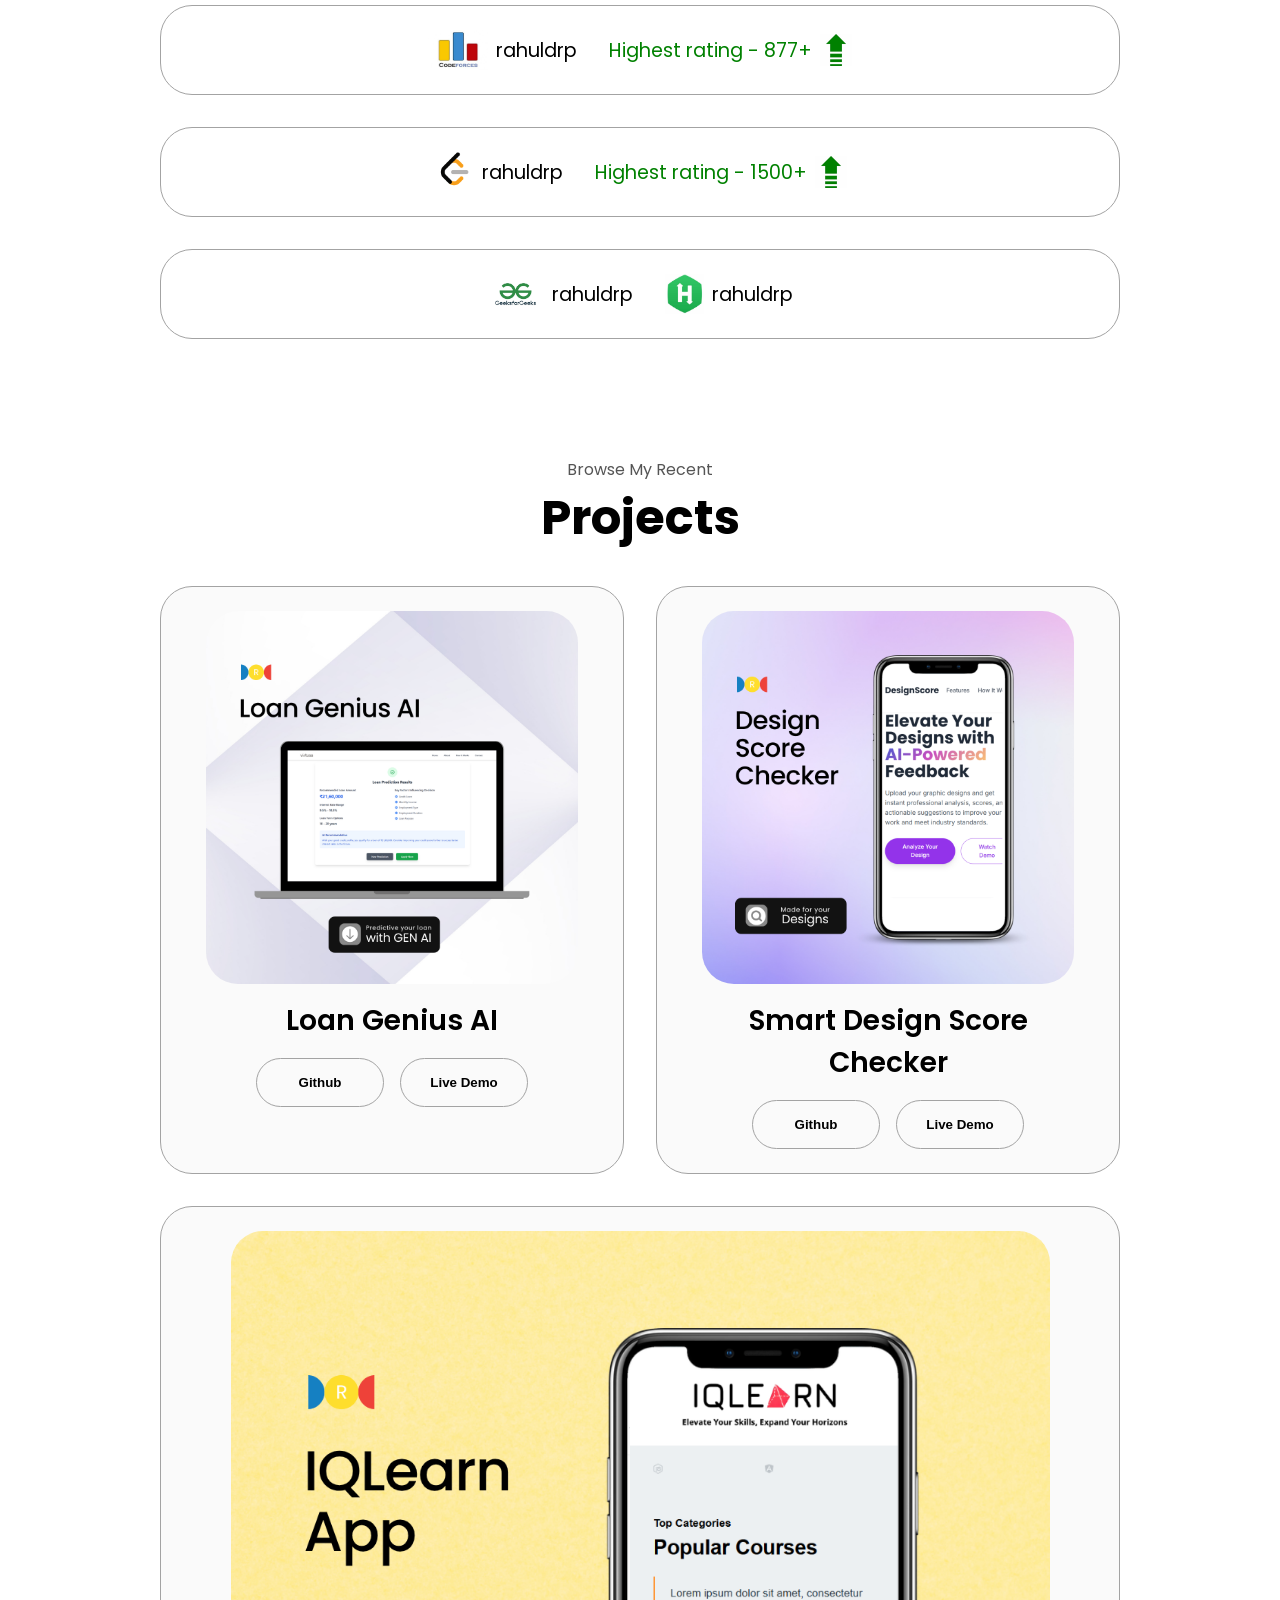
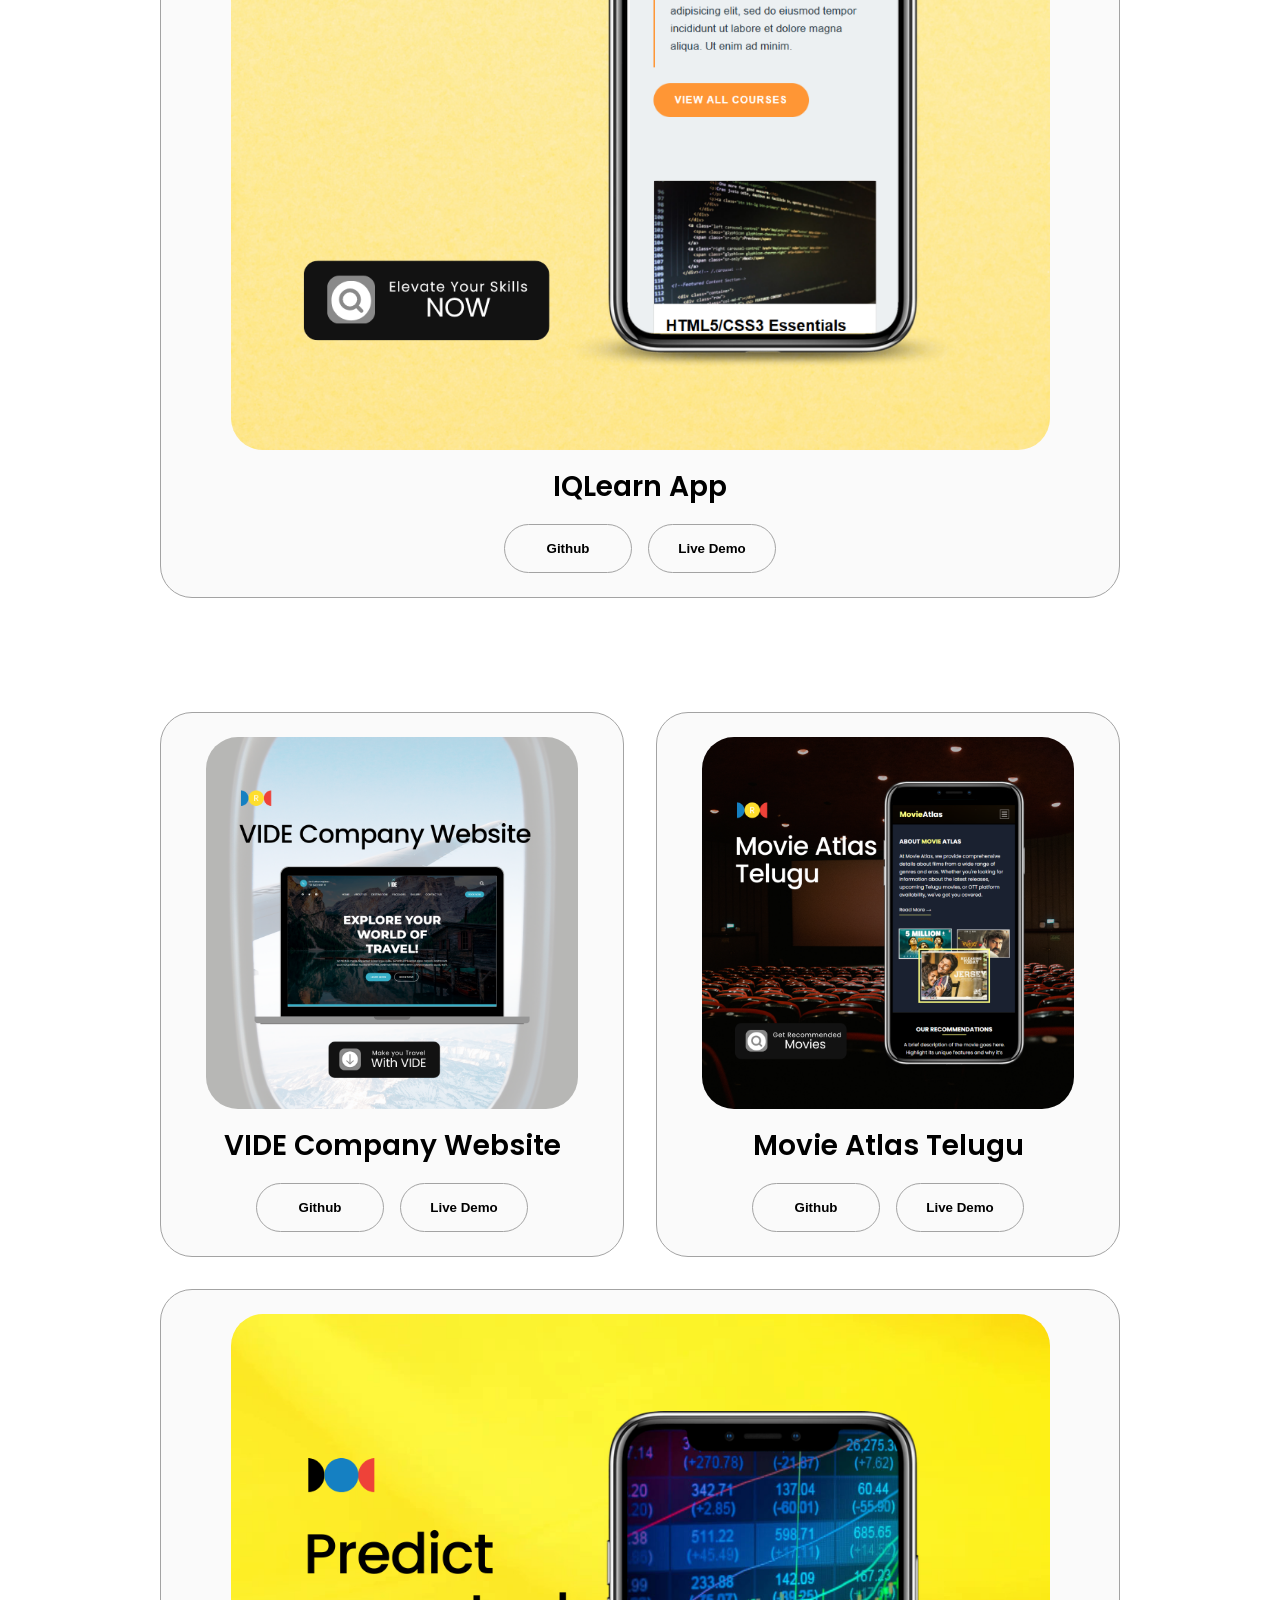
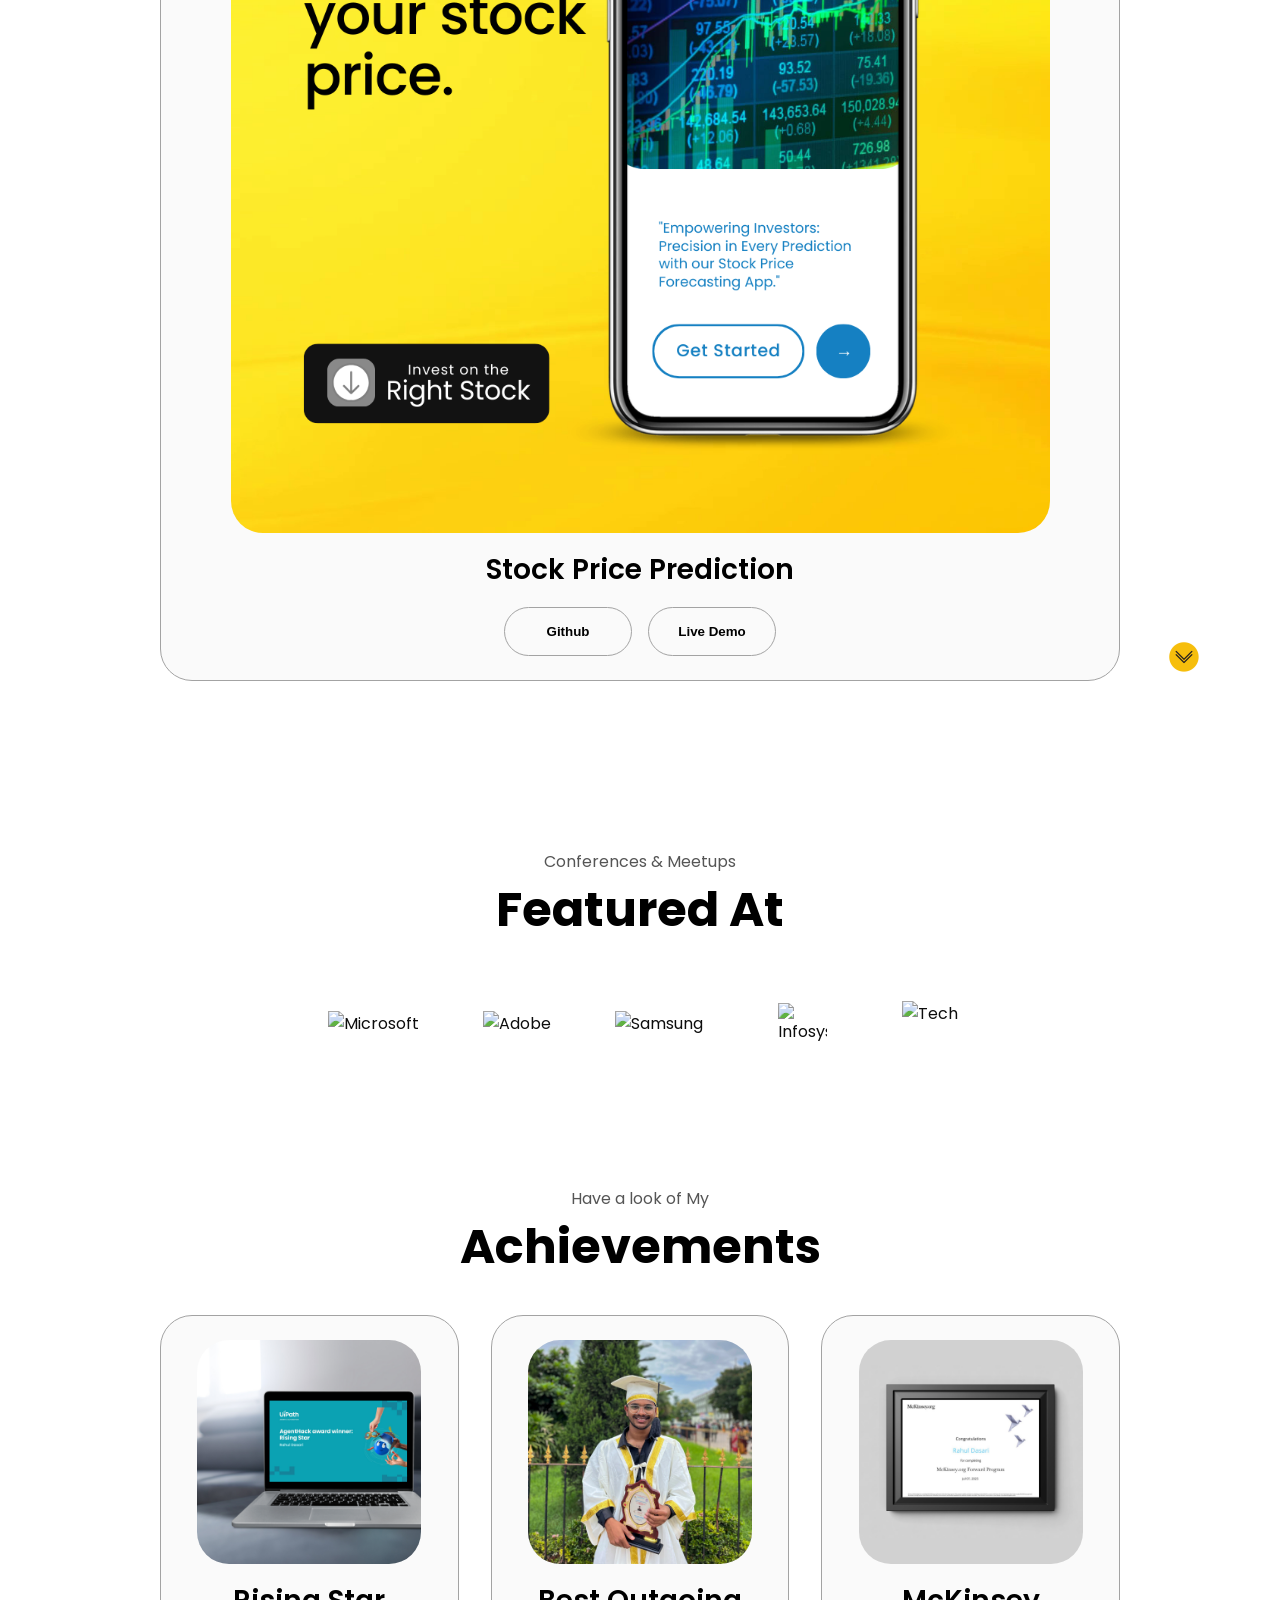
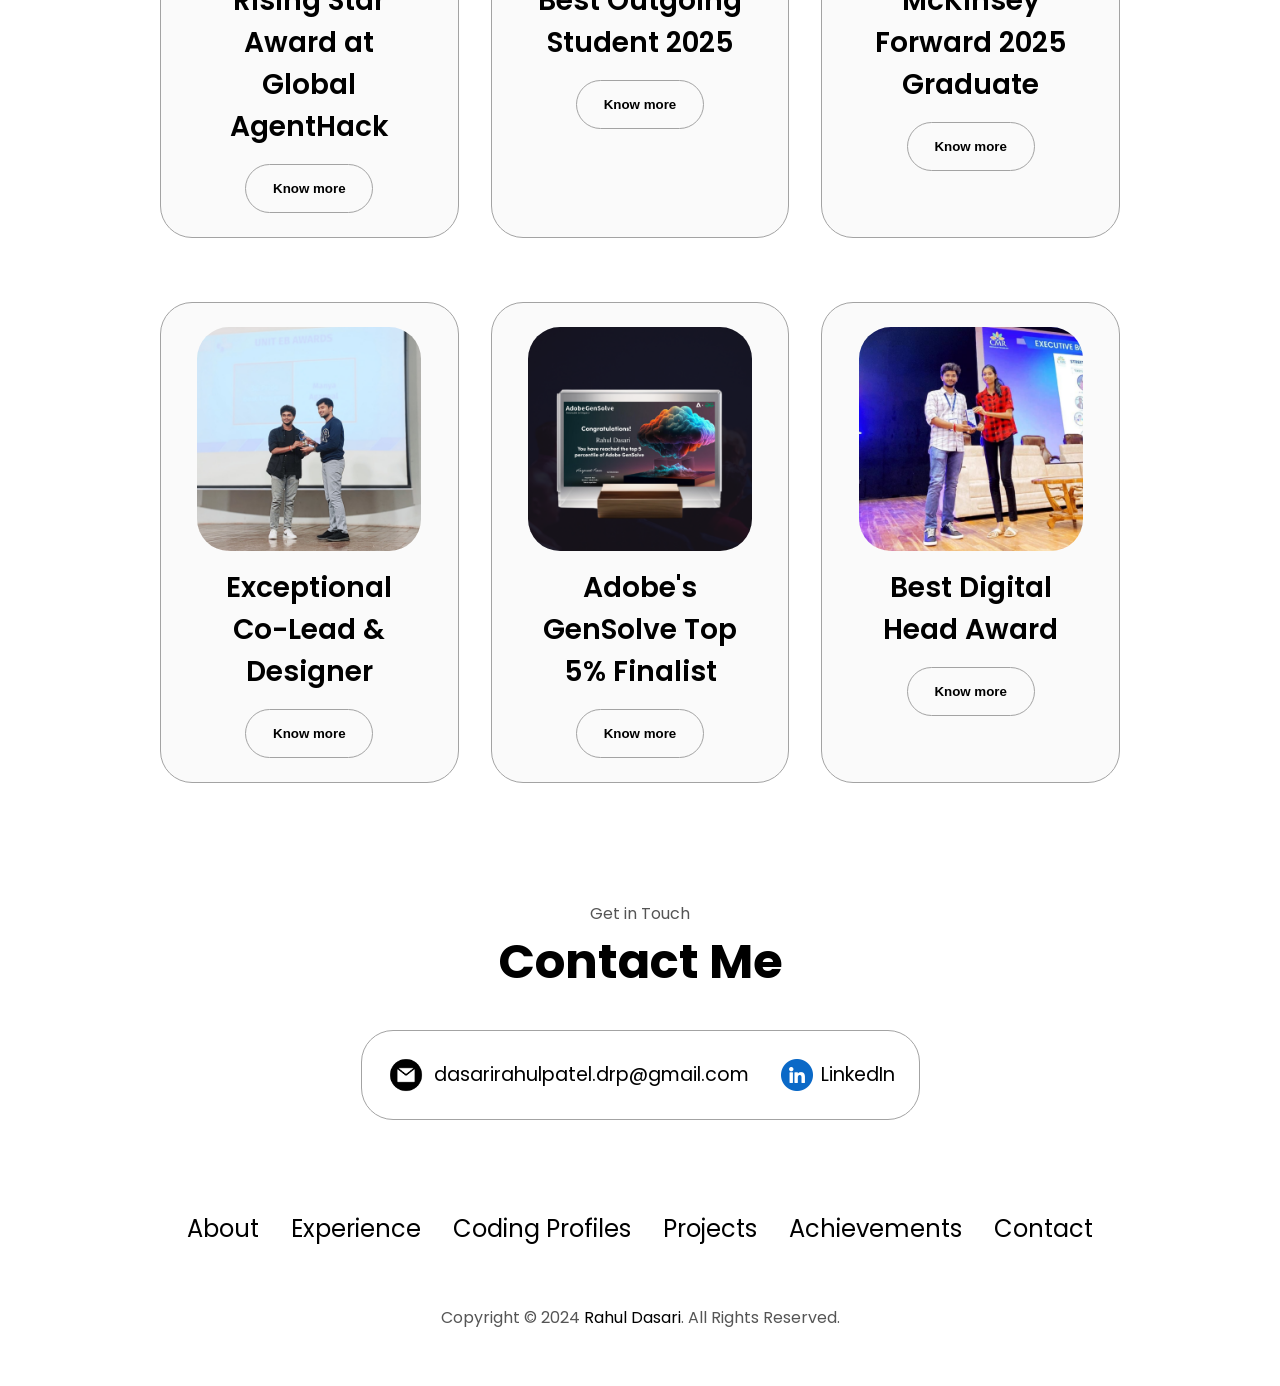
==== commit bdf4ffd8: "update" ====
--- a/index.html
+++ b/index.html
@@ -4,11 +4,11 @@
     <meta charset="UTF-8" />
     <meta http-equiv="X-UA-Compatible" content="IE=edge" />
     <meta name="viewport" content="width=device-width, initial-scale=1.0" />
-    <title>Portfolio Website</title>
+    <title>Rahul Dasari</title>
     <link
       rel="shortcut icon"
       type="image/x-icon"
-      href="./assets/Updated_profilephoto.png"
+      href="./assets/website of Rahul Dasari Minimalist Profile Picture-modified.png"
     />
     <link rel="stylesheet" href="style.css" />
     <link rel="stylesheet" href="mediaqueries.css" />
@@ -68,7 +68,7 @@
         <div class="btn-container">
           <button
             class="btn btn-color-2"
-            onclick="window.open('./assets/RahulDasari-Resume.pdf')"
+            onclick="window.open('assets/Rahul_Dasari_ATS_Resume.pdf')"
           >
             Download CV
           </button>
@@ -154,6 +154,9 @@
         onclick="location.href='./#experience'"
       />
     </section>
+    <br />
+    <br />
+
 
     <!-- Experience Page  -->
 
@@ -290,7 +293,7 @@
                   <p>Intermediate</p>
                 </div>
               </article>
-              
+
               <article>
                 <img
                   src="./assets/checkmark.png"
@@ -386,6 +389,9 @@
         onclick="location.href='./#codingprofiles'"
       />
     </section>
+    <br />
+    <br />
+
 
     <!-- Coding profiles -->
     <section id="codingprofiles">
@@ -490,6 +496,9 @@
         onclick="location.href='./#projects'"
       />
     </section>
+    <br />
+    <br />
+
 
     <!-- Projects Page -->
 
@@ -497,7 +506,7 @@
       <p class="section__text__p1">Browse My Recent</p>
       <h1 class="title">Projects</h1>
 
-      <!-- project-4 -->
+      <!-- project-1 -->
       <div class="experience-details-container">
         <div class="about-containers">
           <div class="details-container color-container">
@@ -525,7 +534,7 @@
             </div>
           </div>
 
-          <!-- project-5 -->
+          <!-- project-2 -->
           <div class="details-container color-container">
             <div class="article-container">
               <img
@@ -553,7 +562,7 @@
             </div>
           </div>
 
-          <!-- project-6 -->
+          <!-- project-3 -->
           <div class="details-container color-container">
             <div class="article-container">
               <img
@@ -582,6 +591,7 @@
       </div>
       <br />
       <br />
+       <!-- project-4 -->
       <div class="experience-details-container">
         <div class="about-containers">
           <div class="details-container color-container">
@@ -611,7 +621,7 @@
             </div>
           </div>
 
-          <!-- project-2 -->
+          <!-- project-5 -->
           <div class="details-container color-container">
             <div class="article-container">
               <img
@@ -639,7 +649,7 @@
             </div>
           </div>
 
-          <!-- project-3 -->
+          <!-- project-6 -->
           <div class="details-container color-container">
             <div class="article-container">
               <img
@@ -677,16 +687,94 @@
     </section>
     <br />
     <br />
+    <br />
+    <br />
+
+
+    <!-- Events / Featured slider -->
+    <section id="events">
+      <div class="wrap">
+         <p class="section__text__p1">Conferences & Meetups</p>
+        <h1 class="title">Featured At</h1>
+       
+
+        <div class="container">
+          <section class="customer-logos slider">
+            <div class="track" >
+              <div class="slide"><img src="https://logos-world.net/wp-content/uploads/2020/09/Microsoft-Logo.png" alt="Microsoft"></div>
+              <div class="slide"><img src="https://logos-world.net/wp-content/uploads/2020/07/Adobe-Logo-700x394.png" alt="Adobe"></div>
+              <div class="slide"><img src="https://logos-world.net/wp-content/uploads/2020/04/Samsung-Logo.png" alt="Samsung"></div>
+              <div class="slide"><img src="https://1000logos.net/wp-content/uploads/2020/08/Infosys-Logo-1536x960.png" alt="Infosys" style="width: 70%;" ></div>
+              <div class="slide"><img src="https://logonoid.com/images/tech-mahindra-logo.png" alt="Tech Mahindra" style="height: 45px;"></div>
+              <div class="slide"><img src="https://mma.prnewswire.com/media/1956449/virtusa_logo_Logo.jpg?p=facebook" alt="Virtusa"></div>
+              <div class="slide"><img src="https://media.planview.com/wp-content/uploads/2023/05/logo-uipath.png" alt="UiPath" style="height: 45px;"></div>
+              <div class="slide"><img src="https://brandlogovector.com/wp-content/uploads/2021/12/Razorpay-Logo.png" alt="Razorpay" style="height: 45px;"></div>
+              <div class="slide"><img src="assets/tedx logo-black.png" alt="TEDx" style="height: 45px;"></div>
+              <div class="slide"><img src="https://www.deccanchronicle.com/h-upload/2024/11/18/1863902-img-20241118-wa0031.webp" alt="ISB" style="height: 90px;"></div>
+              <div class="slide"><img src="https://programs.t-hub.co/wp-content/uploads/2023/01/cropped-Logo-PNG-1-1024x605.png" alt="T-Hub" style="height: 80px;"></div>
+              <div class="slide"><img src="https://studenttribe-website.b-cdn.net/Images/redlogo.webp" alt="Student Tribe"  style="height: 60px;"></div>
+              <div class="slide"><img src="https://www.streetcause.org/public/images/admin/202201301342454326.png" alt="Street Cause" style="height: 60px;"></div>
+            </div>
+          </section>
+        </div>
+      </div>
+    </section>
+    <br />
+    <br />
+
     <!-- Achievements Page -->
 
     <section id="achievements">
       <p class="section__text__p1">Have a look of My</p>
       <h1 class="title">Achievements</h1>
 
-      <!-- Achievement-1 -->
       <div class="experience-details-container">
         <div class="about-containers">
-      <!-- Achievement-3 -->
+          <!-- Achievement-1 -->
+
+          <div class="details-container color-container">
+            <div class="article-container">
+              <img
+                src="assets/Achievements Design - Portfolio Uipath.png"
+                alt="Project 3"
+                class="project-img"
+              />
+            </div>
+            <h2 class="experience-sub-title project-title">
+              Rising Star Award at Global AgentHack
+            </h2>
+            <div class="btn-container">
+              <button
+                class="btn btn-color-2 project-btn"
+                onclick="location.href='https://forum.uipath.com/t/here-are-the-uipath-agenthack-2025-winners/3586396'"
+              >
+                Know more
+              </button>
+            </div>
+          </div>
+
+          <!-- Achievement-2 -->
+          <div class="details-container color-container">
+            <div class="article-container">
+              <img
+                src="assets/Achievements Design - Portfolio Best Outgoing.png"
+                alt="Project 3"
+                class="project-img"
+              />
+            </div>
+            <h2 class="experience-sub-title project-title">
+              Best Outgoing Student 2025
+            </h2>
+            <div class="btn-container">
+              <button
+                class="btn btn-color-2 project-btn"
+                onclick="location.href='https://www.linkedin.com/posts/rahul-dasari-drp_graduationday-bestoutgoingstudent-cmrit-activity-7349783682750029824-rteQ?'"
+              >
+                Know more
+              </button>
+            </div>
+          </div>
+          <!-- Achievement-3 -->
           <div class="details-container color-container">
             <div class="article-container">
               <img
@@ -707,61 +795,38 @@
               </button>
             </div>
           </div>
-        
-      <!-- Achievement-3 -->
-          <div class="details-container color-container">
-            <div class="article-container">
-              <img
-                src="assets/Achievements Design - Portfolio Uipath.png"
-                alt="Project 3"
-                class="project-img"
-              />
-            </div>
-            <h2 class="experience-sub-title project-title">
-              Rising Star Award at Global AgentHack
-
-            </h2>
-            <div class="btn-container">
-              <button
-                class="btn btn-color-2 project-btn"
-                onclick="location.href='https://forum.uipath.com/t/here-are-the-uipath-agenthack-2025-winners/3586396'"
-              >
-                Know more
-              </button>
-            </div>
-          </div>
-        
-      <!-- Achievement-3 -->
-          <div class="details-container color-container">
-            <div class="article-container">
-              <img
-                src="assets/Achievements Design - Portfolio Best Outgoing.png"
-                alt="Project 3"
-                class="project-img"
-              />
-            </div>
-            <h2 class="experience-sub-title project-title">
-              Best Outgoing Student 2025
-            </h2>
-            <div class="btn-container">
-              <button
-                class="btn btn-color-2 project-btn"
-                onclick="location.href='https://www.linkedin.com/posts/rahul-dasari-drp_graduationday-bestoutgoingstudent-cmrit-activity-7349783682750029824-rteQ?'"
-              >
-                Know more
-              </button>
-            </div>
-          </div>
-        </div>
-      </div>
-
-      <!-- Achievement-1 -->
+        </div>
+      </div>
+
       <div class="experience-details-container">
         <div class="about-containers">
-          <div class="details-container color-container">
-            <div class="article-container">
-              <img
-                src="./assets/Achievement 1.png"
+          <!-- Achievement-4 -->
+          <div class="details-container color-container">
+            <div class="article-container">
+              <img
+                src="assets/Achievement-2.png"
+                alt="Project 2"
+                class="project-img"
+              />
+            </div>
+            <h2 class="experience-sub-title project-title">
+              Exceptional Co-Lead & Designer
+            </h2>
+            <div class="btn-container">
+              <button
+                class="btn btn-color-2 project-btn"
+                onclick="location.href='https://www.linkedin.com/feed/update/urn:li:activity:7208476320500973568/'"
+              >
+                Know more
+              </button>
+            </div>
+          </div>
+
+          <!-- Achievement-5 -->
+          <div class="details-container color-container">
+            <div class="article-container">
+              <img
+                src="./assets/Achievements Design - Portfolio Adobe.png"
                 alt="Project 1"
                 class="project-img"
               />
@@ -779,29 +844,7 @@
             </div>
           </div>
 
-          <!-- Achievement-2 -->
-          <div class="details-container color-container">
-            <div class="article-container">
-              <img
-                src="assets/Achievement-2.png"
-                alt="Project 2"
-                class="project-img"
-              />
-            </div>
-            <h2 class="experience-sub-title project-title">
-              Exceptional Co-Lead & Designer
-            </h2>
-            <div class="btn-container">
-              <button
-                class="btn btn-color-2 project-btn"
-                onclick="location.href='https://www.linkedin.com/feed/update/urn:li:activity:7208476320500973568/'"
-              >
-                Know more
-              </button>
-            </div>
-          </div>
-
-          <!-- Achievement-3 -->
+          <!-- Achievement-6 -->
           <div class="details-container color-container">
             <div class="article-container">
               <img
@@ -824,7 +867,7 @@
           </div>
         </div>
       </div>
-      
+
       <img
         src="./assets/arrow.png"
         alt="Arrow icon"
--- a/style.css
+++ b/style.css
@@ -0,0 +1,459 @@
+/* GENERAL */
+
+@import url("https://fonts.googleapis.com/css2?family=Poppins:wght@300;400;500;600&display=swap");
+
+* {
+  margin: 0;
+  padding: 0;
+}
+
+body {
+  font-family: "Poppins", sans-serif;
+}
+
+html {
+  scroll-behavior: smooth;
+}
+
+p {
+  color: rgb(85, 85, 85);
+}
+
+/* TRANSITION */
+
+a,
+.btn {
+  transition: all 300ms ease;
+}
+
+/* DESKTOP NAV */
+
+nav,
+.nav-links {
+  display: flex;
+}
+
+nav {
+  justify-content: space-around;
+  align-items: center;
+  height: 17vh;
+}
+
+.nav-links {
+  gap: 2rem;
+  list-style: none;
+  font-size: 1.5rem;
+}
+
+a {
+  color: black;
+  text-decoration: none;
+  text-decoration-color: white;
+}
+
+a:hover {
+  color: grey;
+  text-decoration: underline;
+  text-underline-offset: 1rem;
+  text-decoration-color: rgb(181, 181, 181);
+}
+
+.logo {
+  font-size: 2rem;
+}
+
+.logo:hover {
+  cursor: default;
+}
+
+/* HAMBURGER MENU */
+
+#hamburger-nav {
+  display: none;
+}
+
+.hamburger-menu {
+  position: relative;
+  display: inline-block;
+}
+
+.hamburger-icon {
+  display: flex;
+  flex-direction: column;
+  justify-content: space-between;
+  height: 24px;
+  width: 30px;
+  cursor: pointer;
+}
+
+.hamburger-icon span {
+  width: 100%;
+  height: 2px;
+  background-color: black;
+  transition: all 0.3 ease-in-out;
+}
+
+.menu-links {
+  position: absolute;
+  top: 100%;
+  right: 0;
+  background-color: white;
+  width: fit-content;
+  max-height: 0;
+  overflow: hidden;
+  transition: all 0.3 ease-in-out;
+}
+
+/* make hamburger menu panel scrollable on small screens */
+.menu-links.open {
+  /* allow the menu to expand but not exceed viewport */
+  max-height: calc(100vh - 72px);
+  overflow-y: auto;
+  -webkit-overflow-scrolling: touch;
+  padding: 8px 12px;
+}
+
+.menu-links::-webkit-scrollbar{width:8px}
+.menu-links::-webkit-scrollbar-thumb{background:rgba(0,0,0,0.12);border-radius:6px}
+
+.menu-links a{display:block;padding:10px 12px;color:var(--text,black);}
+
+.menu-links a {
+  display: block;
+  padding: 10px;
+  text-align: center;
+  font-size: 1.5rem;
+  color: black;
+  text-decoration: none;
+  transition: all 0.3 ease-in-out;
+}
+
+.menu-links li {
+  list-style: none;
+}
+
+.menu-links.open {
+  max-height: 300px;
+}
+
+.hamburger-icon.open span:first-child {
+  transform: rotate(45deg) translate(10px, 5px);
+}
+
+.hamburger-icon.open span:nth-child(2) {
+  opacity: 0;
+}
+
+.hamburger-icon.open span:last-child {
+  transform: rotate(-45deg) translate(10px, -5px);
+}
+
+.hamburger-icon span:first-child {
+  transform: none;
+}
+
+.hamburger-icon span:first-child {
+  opacity: 1;
+}
+
+.hamburger-icon span:first-child {
+  transform: none;
+}
+
+/* SECTIONS */
+
+section {
+  padding-top: 4vh;
+  height: auto;
+  margin: 0 10rem;
+  box-sizing: border-box;
+  min-height: fit-content;
+}
+
+.section-container {
+  display: flex;
+}
+
+/* PROFILE SECTION */
+
+#profile {
+  display: flex;
+  justify-content: center;
+  gap: 5rem;
+  height: 80vh;
+}
+
+.section__pic-container {
+  display: flex;
+  height: 400px;
+  width: 400px;
+  margin: auto 0;
+}
+
+.section__text {
+  align-self: center;
+  text-align: center;
+}
+
+.section__text p {
+  font-weight: 600;
+}
+
+.section__text__p1 {
+  text-align: center;
+}
+
+.section__text__p2 {
+  font-size: 1.75rem;
+  margin-bottom: 1rem;
+}
+
+.title {
+  font-size: 3rem;
+  text-align: center;
+}
+
+#socials-container {
+  display: flex;
+  justify-content: center;
+  margin-top: 1rem;
+  gap: 1rem;
+}
+
+/* ICONS */
+
+.icon {
+  cursor: pointer;
+  height: 2rem;
+}
+
+/* BUTTONS */
+
+.btn-container {
+  display: flex;
+  justify-content: center;
+  gap: 1rem;
+}
+
+.btn {
+  font-weight: 600;
+  transition: all 300ms ease;
+  padding: 1rem;
+  width: 8rem;
+  border-radius: 2rem;
+}
+
+.btn-color-1,
+.btn-color-2 {
+  border: rgb(53, 53, 53) 0.1rem solid;
+}
+
+.btn-color-1:hover,
+.btn-color-2:hover {
+  cursor: pointer;
+}
+
+.btn-color-1,
+.btn-color-2:hover {
+  background: rgb(53, 53, 53);
+  color: white;
+}
+
+.btn-color-1:hover {
+  background: rgb(0, 0, 0);
+}
+
+.btn-color-2 {
+  background: none;
+}
+
+.btn-color-2:hover {
+  border: rgb(255, 255, 255) 0.1rem solid;
+}
+
+.btn-container {
+  gap: 1rem;
+}
+
+/* ABOUT SECTION */
+
+#about {
+  position: relative;
+}
+
+.about-containers {
+  gap: 2rem;
+  margin-bottom: 2rem;
+  margin-top: 2rem;
+}
+
+.about-details-container {
+  justify-content: center;
+  flex-direction: column;
+}
+
+.about-containers,
+.about-details-container {
+  display: flex;
+}
+
+.about-pic {
+  border-radius: 2rem;
+}
+
+.arrow {
+  position: absolute;
+  right: -5rem;
+  bottom: 2.5rem;
+}
+
+.details-container {
+  padding: 1.5rem;
+  flex: 1;
+  background: white;
+  border-radius: 2rem;
+  border: rgb(53, 53, 53) 0.1rem solid;
+  border-color: rgb(163, 163, 163);
+  text-align: center;
+}
+
+.section-container {
+  gap: 4rem;
+  height: 80%;
+}
+
+.section__pic-container {
+  height: 400px;
+  width: 400px;
+  margin: auto 0;
+}
+
+/* EXPERIENCE SECTION */
+
+#experience {
+  position: relative;
+}
+
+.experience-sub-title {
+  color: rgb(85, 85, 85);
+  font-weight: 600;
+  font-size: 1.75rem;
+  margin-bottom: 2rem;
+}
+
+.experience-details-container {
+  display: flex;
+  justify-content: center;
+  flex-direction: column;
+}
+
+.article-container {
+  display: flex;
+  text-align: initial;
+  flex-wrap: wrap;
+  flex-direction: row;
+  gap: 2.5rem;
+  justify-content: space-around;
+}
+
+article {
+  display: flex;
+  width: 10rem;
+  justify-content: space-around;
+  gap: 0.5rem;
+}
+
+article .icon {
+  cursor: default;
+}
+
+/* PROJECTS SECTION */
+
+#projects {
+  position: relative;
+}
+
+.color-container {
+  border-color: rgb(163, 163, 163);
+  background: rgb(250, 250, 250);
+}
+
+.project-img {
+  border-radius: 2rem;
+  width: 90%;
+  height: 90%;
+}
+
+.project-title {
+  margin: 1rem;
+  color: black;
+}
+
+.project-btn {
+  color: black;
+  border-color: rgb(163, 163, 163);
+}
+
+/* CONTACT */
+
+#contact {
+  display: flex;
+  justify-content: center;
+  flex-direction: column;
+  height: 70vh;
+}
+
+.contact-info-upper-container {
+  display: flex;
+  justify-content: center;
+  border-radius: 2rem;
+  border: rgb(53, 53, 53) 0.1rem solid;
+  border-color: rgb(163, 163, 163);
+  background: (250, 250, 250);
+  margin: 2rem auto;
+  padding: 0.5rem;
+}
+
+.contact-info-container {
+  display: flex;
+  align-items: center;
+  justify-content: center;
+  gap: 0.5rem;
+  margin: 1rem;
+}
+
+.contact-info-container p {
+  font-size: larger;
+}
+
+.contact-icon {
+  cursor: default;
+}
+
+.email-icon {
+  height: 2.5rem;
+}
+
+/* FOOTER SECTION */
+
+footer {
+  height: 26vh;
+  margin: 0 1rem;
+}
+
+footer p {
+  text-align: center;
+}
+
+/* Featured continuous marquee slider */
+.customer-logos{overflow:hidden;position:relative;padding:24px 0;background:transparent}
+.customer-logos .track{display:flex;gap:48px;align-items:center}
+.customer-logos .slide{flex:0 0 auto;display:flex;align-items:center;justify-content:center;padding:8px}
+.customer-logos .slide img{max-height:120px;object-fit:contain;filter:grayscale(0);opacity:0.95}
+.customer-logos.marquee .track{animation:marquee var(--marquee-duration,4s) linear infinite}
+.customer-logos{--marquee-translate:50%}
+@keyframes marquee{from{transform:translateX(0)}to{transform:translateX(calc(-1 * var(--marquee-translate,50%)))}}
+.customer-logos .track:hover{animation-play-state:paused}
+
+@media(max-width:720px){.customer-logos .slide img{max-height:80px;gap:24px}}
+@media(max-width:520px){.customer-logos .slide img{max-height:60px;gap:16px}}
